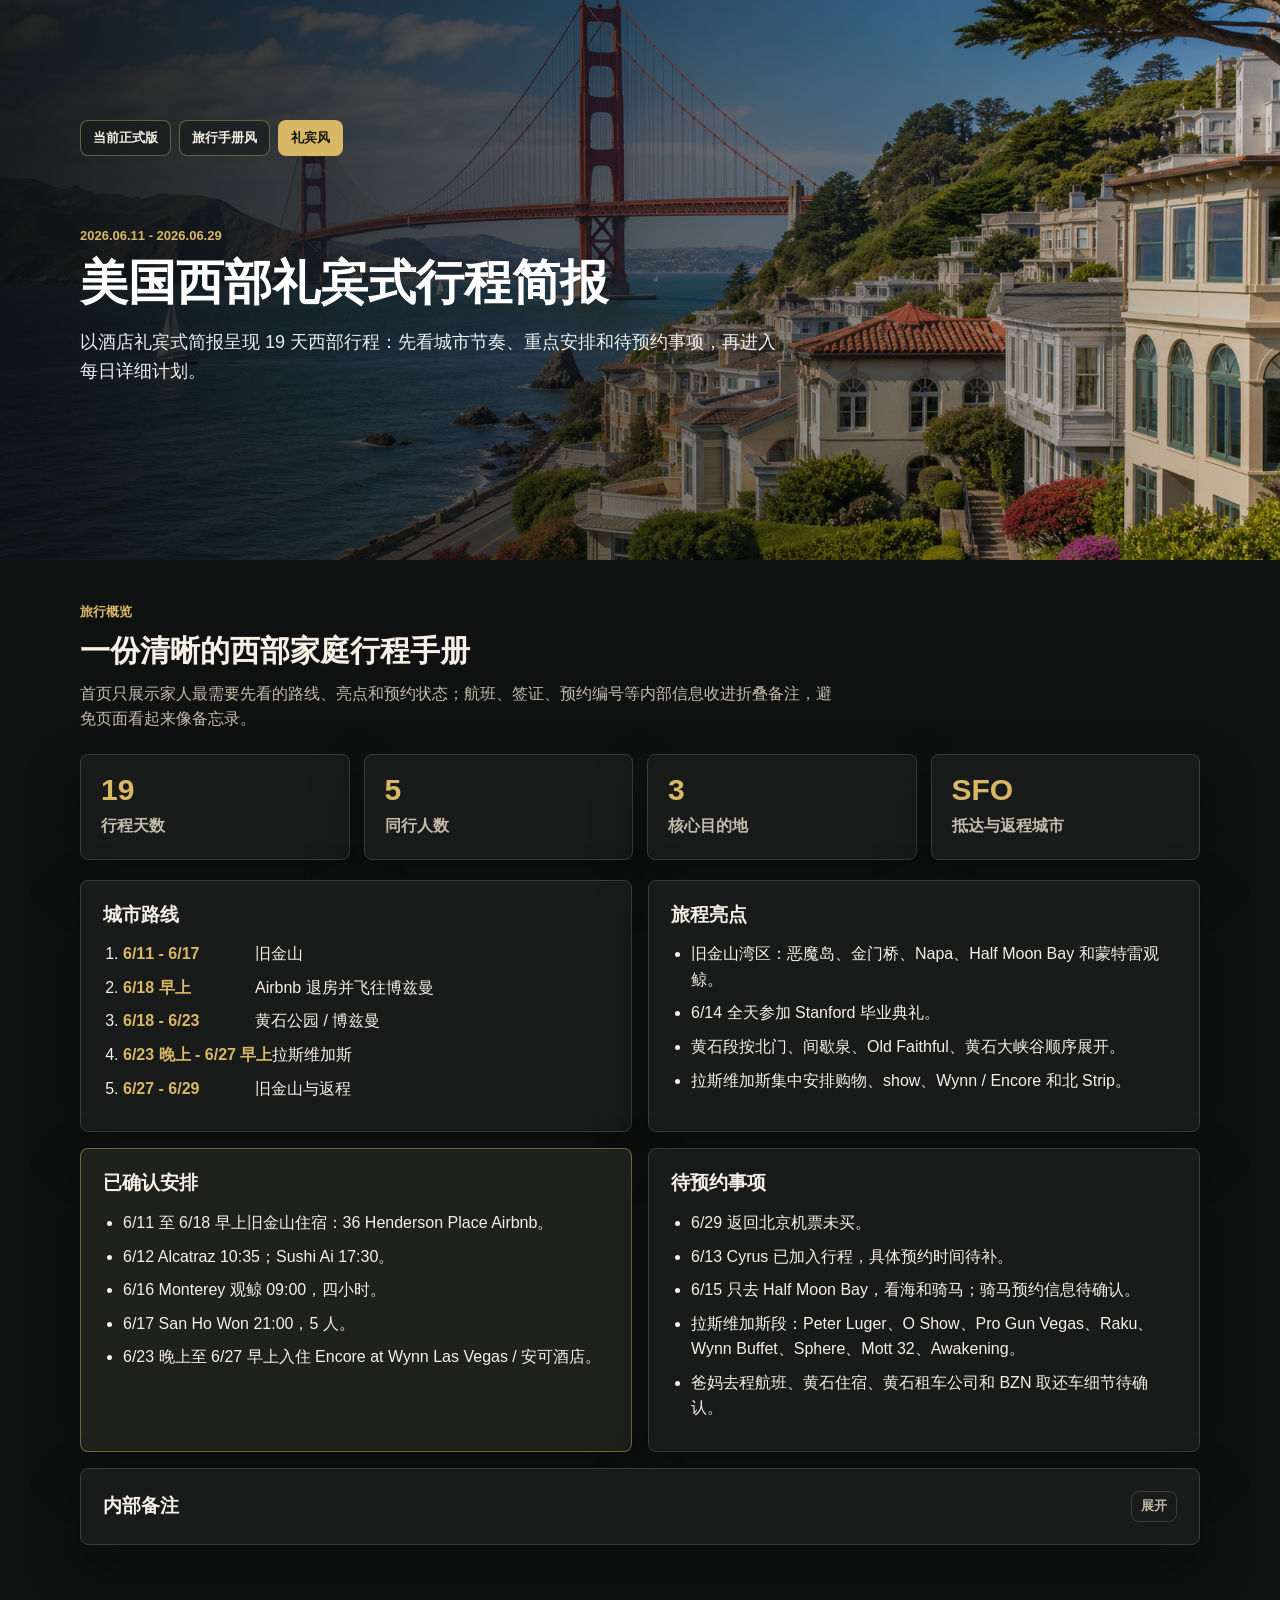
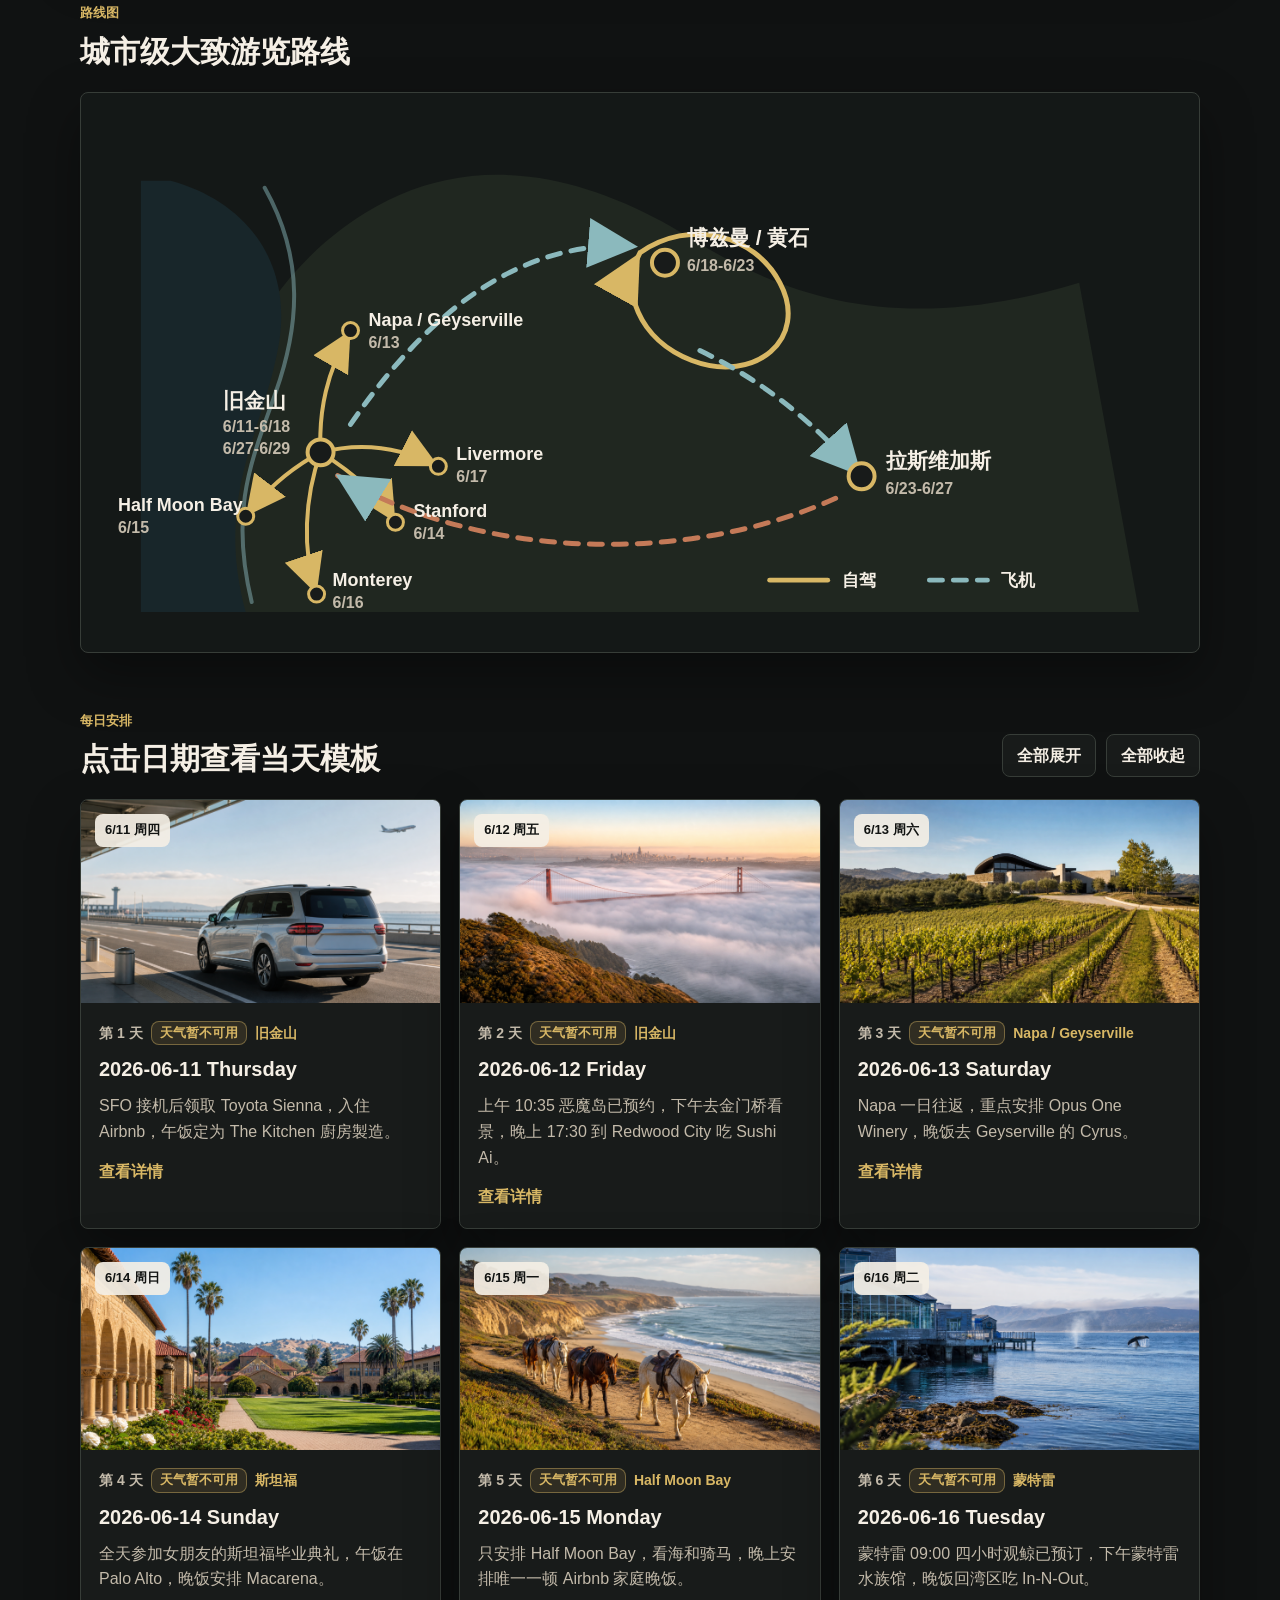
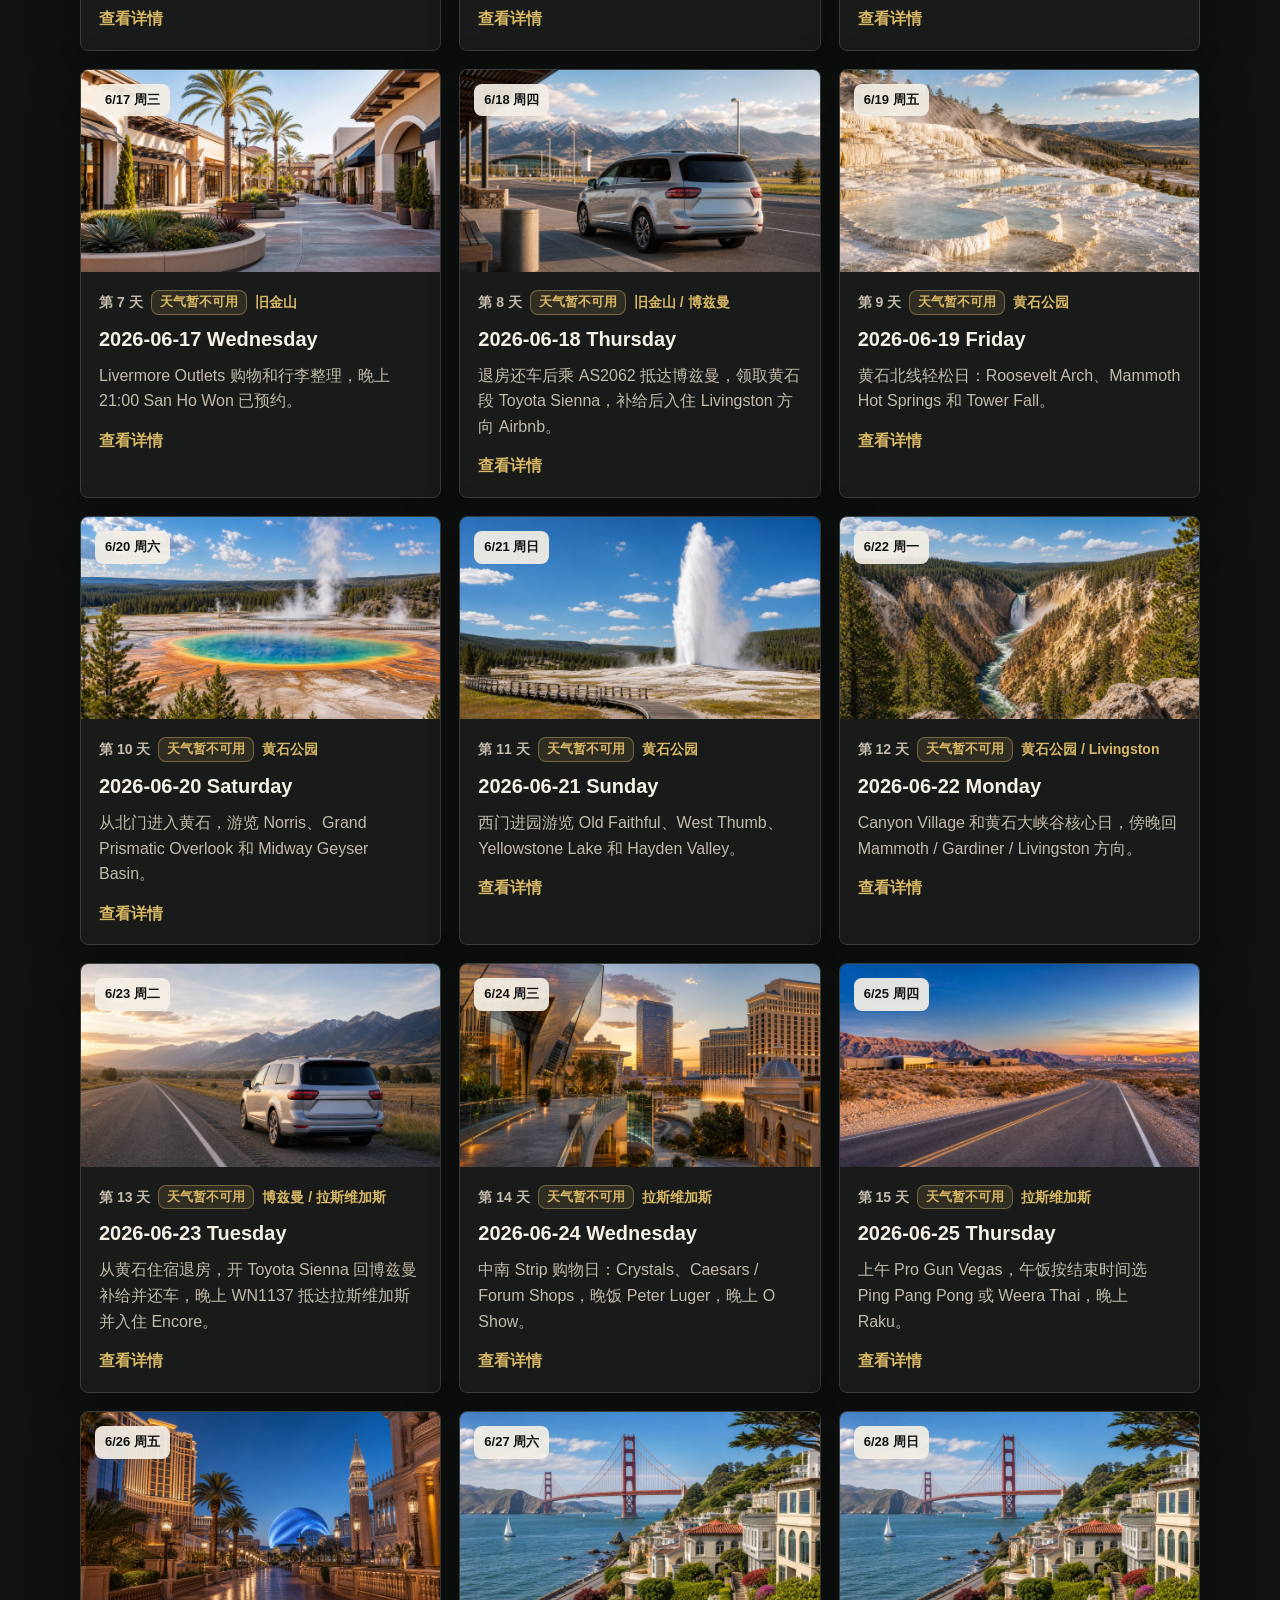
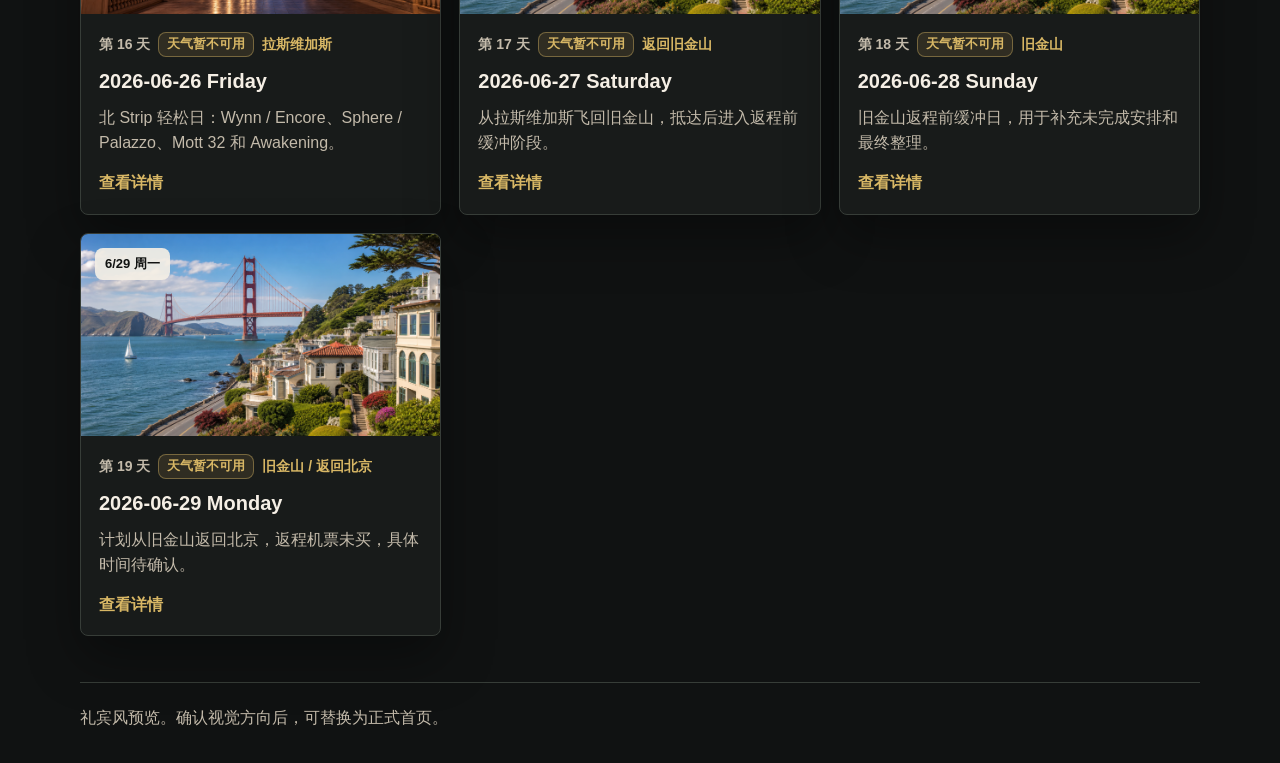
==== preview-concierge.html @ fd189cc8 "Add premium itinerary previews" ====
<!doctype html>
<html lang="zh-CN">
  <head>
    <meta charset="utf-8">
    <meta name="viewport" content="width=device-width, initial-scale=1">
    <title>美国西部礼宾式行程简报｜预览</title>
    <link rel="stylesheet" href="styles.css">
  </head>
  <body class="theme-concierge">
    <header class="hero">
      <img src="assets/san-francisco.png" alt="旧金山金门大桥旅行封面" class="hero__image">
      <div class="hero__shade"></div>
      <div class="hero__content">
        <nav class="preview-switcher" aria-label="风格预览切换">
          <a href="index.html">当前正式版</a>
          <a href="preview-travel-manual.html">旅行手册风</a>
          <a href="preview-concierge.html" aria-current="page">礼宾风</a>
        </nav>
        <p class="eyebrow">2026.06.11 - 2026.06.29</p>
        <h1>美国西部礼宾式行程简报</h1>
        <p class="hero__lead">
          以酒店礼宾式简报呈现 19 天西部行程：先看城市节奏、重点安排和待预约事项，再进入每日详细计划。
        </p>
      </div>
    </header>

    <main>
      <section class="overview" aria-labelledby="overview-title">
        <div class="section-heading">
          <p class="eyebrow">旅行概览</p>
          <h2 id="overview-title">一份清晰的西部家庭行程手册</h2>
          <p class="section-heading__lead">首页只展示家人最需要先看的路线、亮点和预约状态；航班、签证、预约编号等内部信息收进折叠备注，避免页面看起来像备忘录。</p>
        </div>

        <div class="stats-grid" aria-label="旅行关键数字">
          <div class="stat">
            <span class="stat__value">19</span>
            <span class="stat__label">行程天数</span>
          </div>
          <div class="stat">
            <span class="stat__value">5</span>
            <span class="stat__label">同行人数</span>
          </div>
          <div class="stat">
            <span class="stat__value">3</span>
            <span class="stat__label">核心目的地</span>
          </div>
          <div class="stat">
            <span class="stat__value">SFO</span>
            <span class="stat__label">抵达与返程城市</span>
          </div>
        </div>

        <div class="overview-grid overview-grid--editorial">
          <article class="panel">
            <h3>城市路线</h3>
            <ol class="route-list">
              <li><span>6/11 - 6/17</span>旧金山</li>
              <li><span>6/18 早上</span>Airbnb 退房并飞往博兹曼</li>
              <li><span>6/18 - 6/23</span>黄石公园 / 博兹曼</li>
              <li><span>6/23 晚上 - 6/27 早上</span>拉斯维加斯</li>
              <li><span>6/27 - 6/29</span>旧金山与返程</li>
            </ol>
          </article>

          <article class="panel">
            <h3>旅程亮点</h3>
            <ul class="clean-list">
              <li>旧金山湾区：恶魔岛、金门桥、Napa、Half Moon Bay 和蒙特雷观鲸。</li>
              <li>6/14 全天参加 Stanford 毕业典礼。</li>
              <li>黄石段按北门、间歇泉、Old Faithful、黄石大峡谷顺序展开。</li>
              <li>拉斯维加斯集中安排购物、show、Wynn / Encore 和北 Strip。</li>
            </ul>
          </article>

          <article class="panel panel--notice">
            <h3>已确认安排</h3>
            <ul class="clean-list">
              <li>6/11 至 6/18 早上旧金山住宿：36 Henderson Place Airbnb。</li>
              <li>6/12 Alcatraz 10:35；Sushi Ai 17:30。</li>
              <li>6/16 Monterey 观鲸 09:00，四小时。</li>
              <li>6/17 San Ho Won 21:00，5 人。</li>
              <li>6/23 晚上至 6/27 早上入住 Encore at Wynn Las Vegas / 安可酒店。</li>
            </ul>
          </article>

          <article class="panel">
            <h3>待预约事项</h3>
            <ul class="clean-list">
              <li>6/29 返回北京机票未买。</li>
              <li>6/13 Cyrus 已加入行程，具体预约时间待补。</li>
              <li>6/15 只去 Half Moon Bay，看海和骑马；骑马预约信息待确认。</li>
              <li>拉斯维加斯段：Peter Luger、O Show、Pro Gun Vegas、Raku、Wynn Buffet、Sphere、Mott 32、Awakening。</li>
              <li>爸妈去程航班、黄石住宿、黄石租车公司和 BZN 取还车细节待确认。</li>
            </ul>
          </article>

          <details class="panel internal-notes">
            <summary>内部备注</summary>
            <div class="internal-note-grid">
              <section>
                <h4>交通与航班</h4>
                <ul class="clean-list">
                  <li>6/11 至 6/18 旧金山段租 Toyota Sienna，覆盖湾区行程。</li>
                  <li>6/18 AS2062：13:56 旧金山飞博兹曼，17:11 到达，5 人同行。</li>
                  <li>黄石段同样租 Toyota Sienna 自驾，BZN 取还车时间和租车公司待确认。</li>
                  <li>6/23 WN1137：19:10 博兹曼飞拉斯维加斯，20:20 到达。</li>
                  <li>拉斯维加斯市内以打车为主；6/27 飞回旧金山航班待确认。</li>
                </ul>
              </section>
              <section>
                <h4>家庭与证件</h4>
                <ul class="clean-list">
                  <li>我和女朋友已在旧金山。</li>
                  <li>爸妈去程机票未定，签证时间为 2026 年 6 月 3 日。</li>
                  <li>女朋友妈妈 MU589：6/11 12:30 从上海浦东出发，6/11 9:05 抵达旧金山。</li>
                </ul>
              </section>
              <section>
                <h4>预约编号</h4>
                <ul class="clean-list">
                  <li>6/16 Monterey 观鲸：Booking reference BR-1405224561。</li>
                  <li>6/17 San Ho Won：Reservation #EP73R444PKC，Party of 5。</li>
                </ul>
              </section>
              <section>
                <h4>页面备注</h4>
                <ul class="clean-list">
                  <li>每日卡片天气为联网预报，使用摄氏度；远期日期会在接近出发时自动更新。</li>
                  <li>湾区段午饭和晚饭已固定到具体餐厅；家庭晚饭仅 6/15 一顿，在 Airbnb 自己做饭。</li>
                  <li>黄石段已按 Notion 行程填入；住宿、租车细节和部分餐厅预约仍需确认。</li>
                </ul>
              </section>
            </div>
          </details>
        </div>
      </section>

      <section class="route-map" aria-labelledby="route-map-title">
        <div class="section-heading">
          <p class="eyebrow">路线图</p>
          <h2 id="route-map-title">城市级大致游览路线</h2>
        </div>

        <div class="route-map__panel">
          <svg class="route-map__canvas" viewBox="0 0 1120 560" role="img" aria-labelledby="route-map-svg-title route-map-svg-desc">
            <title id="route-map-svg-title">美国西部家庭旅行城市级路线图</title>
            <desc id="route-map-svg-desc">路线从旧金山出发，经博兹曼和黄石公园到拉斯维加斯，再返回旧金山。湾区支线包括 Napa、Stanford、Half Moon Bay、Monterey 和 Livermore。</desc>
            <defs>
              <marker id="route-arrow" markerWidth="12" markerHeight="12" refX="10" refY="6" orient="auto" markerUnits="strokeWidth">
                <path d="M 0 1 L 10 6 L 0 11 z" class="route-map__arrow"></path>
              </marker>
              <marker id="flight-arrow" markerWidth="12" markerHeight="12" refX="10" refY="6" orient="auto" markerUnits="strokeWidth">
                <path d="M 0 1 L 10 6 L 0 11 z" class="route-map__flight-arrow"></path>
              </marker>
            </defs>

            <path class="route-map__land route-map__land--west" d="M80 470 C120 330 170 190 285 120 C390 55 505 80 610 145 C720 214 835 240 1000 190 L1060 520 L85 520 Z"></path>
            <path class="route-map__land route-map__land--coast" d="M90 88 C170 110 214 175 197 258 C180 345 134 405 165 520 L60 520 L60 88 Z"></path>
            <path class="route-map__coastline" d="M184 95 C225 168 218 235 195 300 C172 366 148 415 171 510"></path>

            <path class="route-map__branch" d="M240 360 C238 318 246 280 270 238" marker-end="url(#route-arrow)"></path>
            <path class="route-map__branch" d="M240 360 C272 380 298 402 315 430" marker-end="url(#route-arrow)"></path>
            <path class="route-map__branch" d="M240 360 C214 374 188 394 165 424" marker-end="url(#route-arrow)"></path>
            <path class="route-map__branch" d="M240 360 C224 405 221 458 236 502" marker-end="url(#route-arrow)"></path>
            <path class="route-map__branch" d="M240 360 C278 350 319 354 358 374" marker-end="url(#route-arrow)"></path>

            <path class="route-map__flight" d="M270 332 C350 215 445 145 558 154" marker-end="url(#flight-arrow)"></path>
            <path class="route-map__drive" d="M560 160 C610 125 675 142 700 190 C730 246 675 292 612 268 C558 247 540 196 560 160" marker-end="url(#route-arrow)"></path>
            <path class="route-map__flight" d="M620 258 C690 292 735 332 782 384" marker-end="url(#flight-arrow)"></path>
            <path class="route-map__flight route-map__flight--return" d="M756 406 C610 472 400 470 255 382" marker-end="url(#flight-arrow)"></path>

            <g class="route-map__node route-map__node--primary" transform="translate(240 360)">
              <circle r="13"></circle>
              <text x="-98" y="-44">旧金山</text>
              <text x="-98" y="-20" class="route-map__date">6/11-6/18</text>
              <text x="-98" y="2" class="route-map__date">6/27-6/29</text>
            </g>

            <g class="route-map__node route-map__node--primary" transform="translate(585 170)">
              <circle r="13"></circle>
              <text x="22" y="-18">博兹曼 / 黄石</text>
              <text x="22" y="8" class="route-map__date">6/18-6/23</text>
            </g>

            <g class="route-map__node route-map__node--primary" transform="translate(782 384)">
              <circle r="13"></circle>
              <text x="24" y="-8">拉斯维加斯</text>
              <text x="24" y="18" class="route-map__date">6/23-6/27</text>
            </g>

            <g class="route-map__node route-map__node--small" transform="translate(270 238)">
              <circle r="8"></circle>
              <text x="18" y="-5">Napa / Geyserville</text>
              <text x="18" y="17" class="route-map__date">6/13</text>
            </g>

            <g class="route-map__node route-map__node--small" transform="translate(315 430)">
              <circle r="8"></circle>
              <text x="18" y="-5">Stanford</text>
              <text x="18" y="17" class="route-map__date">6/14</text>
            </g>

            <g class="route-map__node route-map__node--small" transform="translate(165 424)">
              <circle r="8"></circle>
              <text x="-128" y="-5">Half Moon Bay</text>
              <text x="-128" y="17" class="route-map__date">6/15</text>
            </g>

            <g class="route-map__node route-map__node--small" transform="translate(236 502)">
              <circle r="8"></circle>
              <text x="16" y="-8">Monterey</text>
              <text x="16" y="14" class="route-map__date">6/16</text>
            </g>

            <g class="route-map__node route-map__node--small" transform="translate(358 374)">
              <circle r="8"></circle>
              <text x="18" y="-6">Livermore</text>
              <text x="18" y="16" class="route-map__date">6/17</text>
            </g>

            <g class="route-map__legend" transform="translate(690 488)">
              <line x1="0" y1="0" x2="58" y2="0" class="route-map__drive"></line>
              <text x="72" y="6">自驾</text>
              <line x1="160" y1="0" x2="218" y2="0" class="route-map__flight"></line>
              <text x="232" y="6">飞机</text>
            </g>
          </svg>
        </div>
      </section>

      <section class="itinerary" aria-labelledby="itinerary-title">
        <div class="section-heading section-heading--row">
          <div>
            <p class="eyebrow">每日安排</p>
            <h2 id="itinerary-title">点击日期查看当天模板</h2>
          </div>
          <div class="toolbar" aria-label="每日详情控制">
            <button type="button" class="toolbar__button" id="expandAll">全部展开</button>
            <button type="button" class="toolbar__button" id="collapseAll">全部收起</button>
          </div>
        </div>

        <div class="day-grid" id="itineraryList"></div>
      </section>
    </main>

    <footer class="site-footer">
      <p>礼宾风预览。确认视觉方向后，可替换为正式首页。</p>
    </footer>

    <script src="app.js"></script>
  </body>
</html>
---- styles.css ----
:root {
  --paper: #f7f4ee;
  --surface: #ffffff;
  --surface-soft: #f0f6f4;
  --ink: #1d2a2e;
  --muted: #5f6f75;
  --line: #d8dfdd;
  --blue: #1f6f9f;
  --green: #2f7a62;
  --clay: #b95f3b;
  --gold: #c08a2c;
  --shadow: 0 18px 45px rgba(29, 42, 46, 0.12);
}

* {
  box-sizing: border-box;
}

body {
  margin: 0;
  background: var(--paper);
  color: var(--ink);
  font-family: -apple-system, BlinkMacSystemFont, "Segoe UI", "PingFang SC", "Hiragino Sans GB", "Microsoft YaHei", sans-serif;
  font-size: 16px;
  line-height: 1.6;
}

button,
input,
textarea {
  font: inherit;
}

img {
  display: block;
  max-width: 100%;
}

.hero {
  position: relative;
  min-height: 520px;
  overflow: hidden;
  color: #ffffff;
}

.hero__image {
  position: absolute;
  inset: 0;
  width: 100%;
  height: 100%;
  object-fit: cover;
}

.hero__shade {
  position: absolute;
  inset: 0;
  background: linear-gradient(90deg, rgba(15, 28, 34, 0.76), rgba(15, 28, 34, 0.34), rgba(15, 28, 34, 0.08));
}

.hero__content {
  position: relative;
  width: min(1120px, calc(100% - 40px));
  margin: 0 auto;
  padding: 120px 0 80px;
}

.eyebrow {
  margin: 0 0 10px;
  color: var(--clay);
  font-size: 13px;
  font-weight: 800;
  letter-spacing: 0;
  text-transform: uppercase;
}

.hero .eyebrow {
  color: #ffd99c;
}

h1,
h2,
h3,
p {
  margin-top: 0;
}

h1 {
  max-width: 760px;
  margin-bottom: 18px;
  font-size: 48px;
  line-height: 1.12;
  letter-spacing: 0;
}

h2 {
  margin-bottom: 0;
  font-size: 30px;
  line-height: 1.2;
  letter-spacing: 0;
}

h3 {
  margin-bottom: 14px;
  font-size: 19px;
  line-height: 1.3;
  letter-spacing: 0;
}

.hero__lead {
  max-width: 700px;
  margin-bottom: 0;
  font-size: 18px;
  color: rgba(255, 255, 255, 0.92);
}

main {
  width: min(1120px, calc(100% - 40px));
  margin: 0 auto;
}

.overview {
  margin-top: 42px;
}

.section-heading {
  margin-bottom: 22px;
}

.section-heading--row {
  display: flex;
  gap: 18px;
  align-items: end;
  justify-content: space-between;
}

.stats-grid {
  display: grid;
  grid-template-columns: repeat(4, minmax(0, 1fr));
  gap: 14px;
  margin-bottom: 20px;
}

.stat,
.panel,
.route-map__panel,
.day-card {
  border: 1px solid var(--line);
  border-radius: 8px;
  background: var(--surface);
  box-shadow: var(--shadow);
}

.stat {
  padding: 20px;
}

.stat__value {
  display: block;
  color: var(--blue);
  font-size: 30px;
  font-weight: 850;
  line-height: 1;
}

.stat__label {
  display: block;
  margin-top: 8px;
  color: var(--muted);
  font-weight: 650;
}

.overview-grid {
  display: grid;
  grid-template-columns: repeat(2, minmax(0, 1fr));
  gap: 16px;
}

.panel {
  padding: 22px;
}

.panel--notice {
  background: #fff8ea;
  border-color: #ead4a4;
}

.route-list,
.clean-list {
  margin: 0;
  padding-left: 20px;
}

.route-list li,
.clean-list li {
  margin: 8px 0;
}

.route-list span {
  display: inline-block;
  min-width: 132px;
  color: var(--green);
  font-weight: 800;
}

.route-map {
  margin-top: 58px;
}

.route-map__panel {
  overflow: hidden;
  background: #fbfcfb;
}

.route-map__canvas {
  display: block;
  width: 100%;
  height: auto;
}

.route-map__land {
  fill: #eef5ef;
}

.route-map__land--west {
  fill: #eef5ef;
}

.route-map__land--coast {
  fill: #e7f0f4;
}

.route-map__coastline {
  fill: none;
  stroke: #7aa9bc;
  stroke-width: 4;
  stroke-linecap: round;
  stroke-linejoin: round;
  opacity: 0.6;
}

.route-map__drive,
.route-map__branch,
.route-map__flight {
  fill: none;
  stroke-linecap: round;
  stroke-linejoin: round;
}

.route-map__drive {
  stroke: var(--green);
  stroke-width: 5;
}

.route-map__branch {
  stroke: #6b9f78;
  stroke-width: 4;
}

.route-map__flight {
  stroke: var(--blue);
  stroke-width: 5;
  stroke-dasharray: 13 11;
}

.route-map__flight--return {
  stroke: var(--clay);
}

.route-map__arrow {
  fill: var(--green);
}

.route-map__flight-arrow {
  fill: var(--blue);
}

.route-map__node circle {
  fill: var(--surface);
  stroke: var(--ink);
  stroke-width: 4;
}

.route-map__node--primary circle {
  fill: #fff8ea;
  stroke: var(--green);
}

.route-map__node--small circle {
  fill: #ffffff;
  stroke: var(--blue);
  stroke-width: 3;
}

.route-map__node text,
.route-map__legend text {
  fill: var(--ink);
  font-size: 21px;
  font-weight: 850;
  letter-spacing: 0;
}

.route-map__node--small text {
  font-size: 18px;
}

.route-map__date {
  fill: var(--muted) !important;
  font-size: 16px !important;
  font-weight: 750 !important;
}

.route-map__legend text {
  fill: var(--muted);
  font-size: 17px;
  font-weight: 800;
}

.itinerary {
  margin-top: 58px;
}

.toolbar {
  display: flex;
  gap: 10px;
  flex-wrap: wrap;
  justify-content: flex-end;
}

.toolbar__button {
  min-height: 42px;
  border: 1px solid var(--line);
  border-radius: 8px;
  background: var(--surface);
  color: var(--ink);
  cursor: pointer;
  font-weight: 750;
  padding: 8px 14px;
}

.toolbar__button:hover,
.toolbar__button:focus-visible {
  border-color: var(--blue);
  outline: none;
}

.day-grid {
  display: grid;
  grid-template-columns: repeat(3, minmax(0, 1fr));
  gap: 18px;
}

.day-card {
  overflow: hidden;
}

.day-card__toggle {
  width: 100%;
  border: 0;
  background: transparent;
  color: inherit;
  cursor: pointer;
  padding: 0;
  text-align: left;
}

.day-card__image-wrap {
  display: block;
  position: relative;
  aspect-ratio: 16 / 9;
  background: var(--surface-soft);
  overflow: hidden;
}

.day-card__image {
  width: 100%;
  height: 100%;
  object-fit: cover;
  transition: transform 180ms ease;
}

.day-card__toggle:hover .day-card__image,
.day-card__toggle:focus-visible .day-card__image {
  transform: scale(1.025);
}

.day-card__badge {
  position: absolute;
  left: 14px;
  top: 14px;
  border-radius: 8px;
  background: rgba(255, 255, 255, 0.94);
  color: var(--ink);
  font-size: 13px;
  font-weight: 850;
  padding: 6px 10px;
}

.day-card__body {
  display: block;
  padding: 18px;
}

.day-card__meta {
  display: flex;
  gap: 8px;
  align-items: center;
  justify-content: flex-start;
  flex-wrap: wrap;
  margin-bottom: 8px;
  color: var(--muted);
  font-size: 14px;
  font-weight: 750;
}

.day-card__weather {
  border: 1px solid #c7ddd5;
  border-radius: 8px;
  background: var(--surface-soft);
  color: var(--green);
  font-size: 13px;
  line-height: 1.3;
  padding: 3px 8px;
  white-space: nowrap;
}

.day-card__city {
  color: var(--green);
}

.day-card__title {
  display: block;
  margin: 0 0 8px;
  font-size: 20px;
  font-weight: 800;
}

.day-card__summary {
  display: block;
  margin: 0;
  color: var(--muted);
}

.day-card__action {
  display: inline-block;
  margin-top: 14px;
  color: var(--blue);
  font-weight: 850;
}

.day-card__details {
  border-top: 1px solid var(--line);
  background: #fbfcfb;
  padding: 18px;
}

.detail-grid {
  display: grid;
  gap: 14px;
}

.detail-item {
  border-left: 4px solid var(--green);
  padding-left: 12px;
}

.detail-item h4 {
  margin: 0 0 4px;
  font-size: 15px;
}

.detail-item p,
.detail-item ul {
  margin: 0;
  color: var(--muted);
}

.detail-item ul {
  padding-left: 20px;
}

.site-footer {
  width: min(1120px, calc(100% - 40px));
  margin: 46px auto 32px;
  border-top: 1px solid var(--line);
  padding-top: 22px;
  color: var(--muted);
}

.preview-switcher {
  display: flex;
  flex-wrap: wrap;
  gap: 8px;
  margin-bottom: 70px;
}

.preview-switcher a {
  border: 1px solid rgba(255, 255, 255, 0.34);
  border-radius: 8px;
  background: rgba(255, 255, 255, 0.14);
  color: #ffffff;
  font-size: 13px;
  font-weight: 800;
  line-height: 1.2;
  padding: 9px 12px;
  text-decoration: none;
}

.preview-switcher a[aria-current="page"] {
  background: rgba(255, 255, 255, 0.92);
  color: var(--ink);
}

.section-heading__lead {
  max-width: 760px;
  margin: 12px 0 0;
  color: var(--muted);
}

.overview-grid--editorial {
  align-items: stretch;
}

.internal-notes {
  grid-column: 1 / -1;
}

.internal-notes summary {
  display: flex;
  align-items: center;
  justify-content: space-between;
  gap: 14px;
  color: var(--ink);
  cursor: pointer;
  font-size: 19px;
  font-weight: 850;
  list-style: none;
}

.internal-notes summary::-webkit-details-marker {
  display: none;
}

.internal-notes summary::after {
  content: "展开";
  border: 1px solid var(--line);
  border-radius: 8px;
  color: var(--muted);
  font-size: 13px;
  font-weight: 800;
  padding: 4px 9px;
}

.internal-notes[open] summary::after {
  content: "收起";
}

.internal-note-grid {
  display: grid;
  grid-template-columns: repeat(2, minmax(0, 1fr));
  gap: 18px;
  margin-top: 18px;
  border-top: 1px solid var(--line);
  padding-top: 18px;
}

.internal-note-grid h4 {
  margin: 0 0 8px;
  font-size: 15px;
}

body.theme-manual {
  --paper: #f6f1e7;
  --surface: #fffdfa;
  --surface-soft: #eef5f2;
  --ink: #18262a;
  --muted: #637074;
  --line: #d9d2c4;
  --blue: #245f73;
  --green: #3e735f;
  --clay: #a95438;
  --gold: #b9852d;
  --shadow: 0 18px 40px rgba(49, 39, 29, 0.09);
}

.theme-manual .hero {
  min-height: 560px;
}

.theme-manual .hero__shade {
  background: linear-gradient(90deg, rgba(18, 33, 38, 0.76), rgba(18, 33, 38, 0.36), rgba(18, 33, 38, 0.08));
}

.theme-manual .panel,
.theme-manual .stat,
.theme-manual .route-map__panel,
.theme-manual .day-card {
  box-shadow: var(--shadow);
}

.theme-manual .panel--notice {
  background: #fff7e6;
}

.theme-manual .day-card__details {
  background: #fffdfa;
}

body.theme-concierge {
  --paper: #101212;
  --surface: #181b1a;
  --surface-soft: #222724;
  --ink: #f5efe5;
  --muted: #c3baaa;
  --line: #373d38;
  --blue: #8bb9bd;
  --green: #d5ba72;
  --clay: #c47a58;
  --gold: #d8b765;
  --shadow: 0 22px 52px rgba(0, 0, 0, 0.36);
}

.theme-concierge .hero {
  min-height: 560px;
}

.theme-concierge .hero__shade {
  background: linear-gradient(90deg, rgba(7, 9, 9, 0.9), rgba(7, 9, 9, 0.58), rgba(7, 9, 9, 0.18));
}

.theme-concierge .hero .eyebrow,
.theme-concierge .eyebrow,
.theme-concierge .stat__value,
.theme-concierge .day-card__action {
  color: var(--gold);
}

.theme-concierge .preview-switcher a {
  border-color: rgba(216, 183, 101, 0.42);
  background: rgba(24, 27, 26, 0.62);
  color: var(--ink);
}

.theme-concierge .preview-switcher a[aria-current="page"] {
  background: var(--gold);
  color: #111312;
}

.theme-concierge .stat,
.theme-concierge .panel,
.theme-concierge .route-map__panel,
.theme-concierge .day-card {
  border-color: var(--line);
  background: var(--surface);
}

.theme-concierge .panel--notice {
  background: #1f211d;
  border-color: rgba(216, 183, 101, 0.46);
}

.theme-concierge .route-list span,
.theme-concierge .day-card__city,
.theme-concierge .day-card__weather {
  color: var(--gold);
}

.theme-concierge .toolbar__button {
  background: var(--surface);
  color: var(--ink);
}

.theme-concierge .toolbar__button:hover,
.theme-concierge .toolbar__button:focus-visible {
  border-color: var(--gold);
}

.theme-concierge .day-card__badge {
  background: rgba(245, 239, 229, 0.92);
  color: #111312;
}

.theme-concierge .day-card__details {
  background: #151817;
}

.theme-concierge .day-card__weather {
  border-color: rgba(216, 183, 101, 0.42);
  background: rgba(216, 183, 101, 0.12);
}

.theme-concierge .detail-item {
  border-left-color: var(--gold);
}

.theme-concierge .route-map__panel {
  background: #141817;
}

.theme-concierge .route-map__land,
.theme-concierge .route-map__land--west {
  fill: #202720;
}

.theme-concierge .route-map__land--coast {
  fill: #18262a;
}

.theme-concierge .route-map__coastline {
  stroke: var(--blue);
  opacity: 0.48;
}

.theme-concierge .route-map__drive,
.theme-concierge .route-map__branch {
  stroke: var(--gold);
}

.theme-concierge .route-map__flight {
  stroke: var(--blue);
}

.theme-concierge .route-map__flight--return {
  stroke: var(--clay);
}

.theme-concierge .route-map__arrow {
  fill: var(--gold);
}

.theme-concierge .route-map__flight-arrow {
  fill: var(--blue);
}

.theme-concierge .route-map__node circle {
  fill: var(--surface);
  stroke: var(--gold);
}

.theme-concierge .route-map__node text,
.theme-concierge .route-map__legend text {
  fill: var(--ink);
}

.theme-concierge .route-map__date {
  fill: var(--muted) !important;
}

.theme-concierge .site-footer {
  border-top-color: var(--line);
}

@media (max-width: 920px) {
  .hero {
    min-height: 460px;
  }

  .hero__content {
    padding-top: 92px;
  }

  h1 {
    font-size: 38px;
  }

  h2 {
    font-size: 26px;
  }

  .stats-grid,
  .overview-grid,
  .day-grid {
    grid-template-columns: repeat(2, minmax(0, 1fr));
  }

  .overview-grid {
    gap: 14px;
  }
}

@media (max-width: 640px) {
  main,
  .site-footer,
  .hero__content {
    width: min(100% - 28px, 1120px);
  }

  .hero {
    min-height: 430px;
  }

  .hero__shade {
    background: rgba(15, 28, 34, 0.58);
  }

  h1 {
    font-size: 32px;
  }

  h2 {
    font-size: 24px;
  }

  .hero__lead {
    font-size: 16px;
  }

  .section-heading--row {
    display: block;
  }

  .toolbar {
    justify-content: flex-start;
    margin-top: 14px;
  }

  .preview-switcher {
    margin-bottom: 46px;
  }

  .preview-switcher a {
    font-size: 12px;
    padding: 8px 10px;
  }

  .stats-grid,
  .overview-grid,
  .day-grid {
    grid-template-columns: 1fr;
  }

  .internal-note-grid {
    grid-template-columns: 1fr;
  }

  .stat,
  .panel,
  .day-card__body,
  .day-card__details {
    padding: 16px;
  }
}
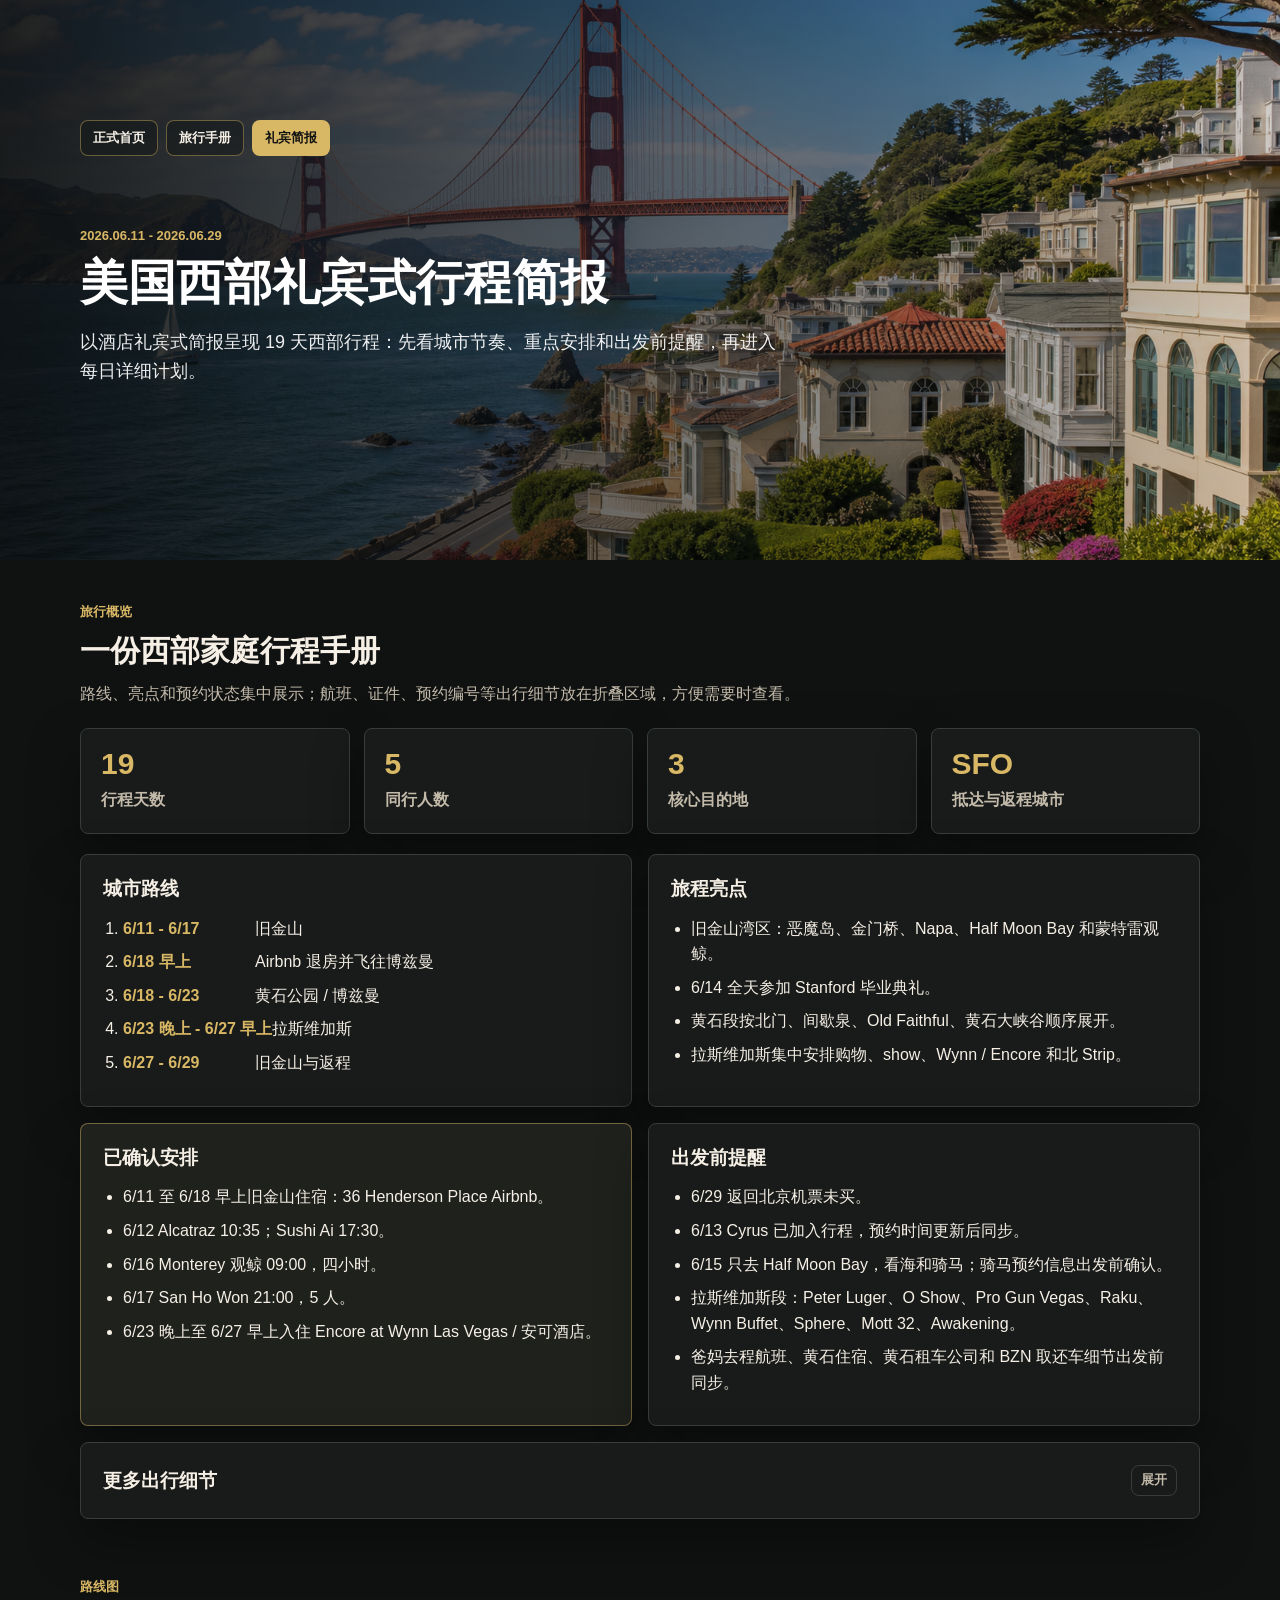
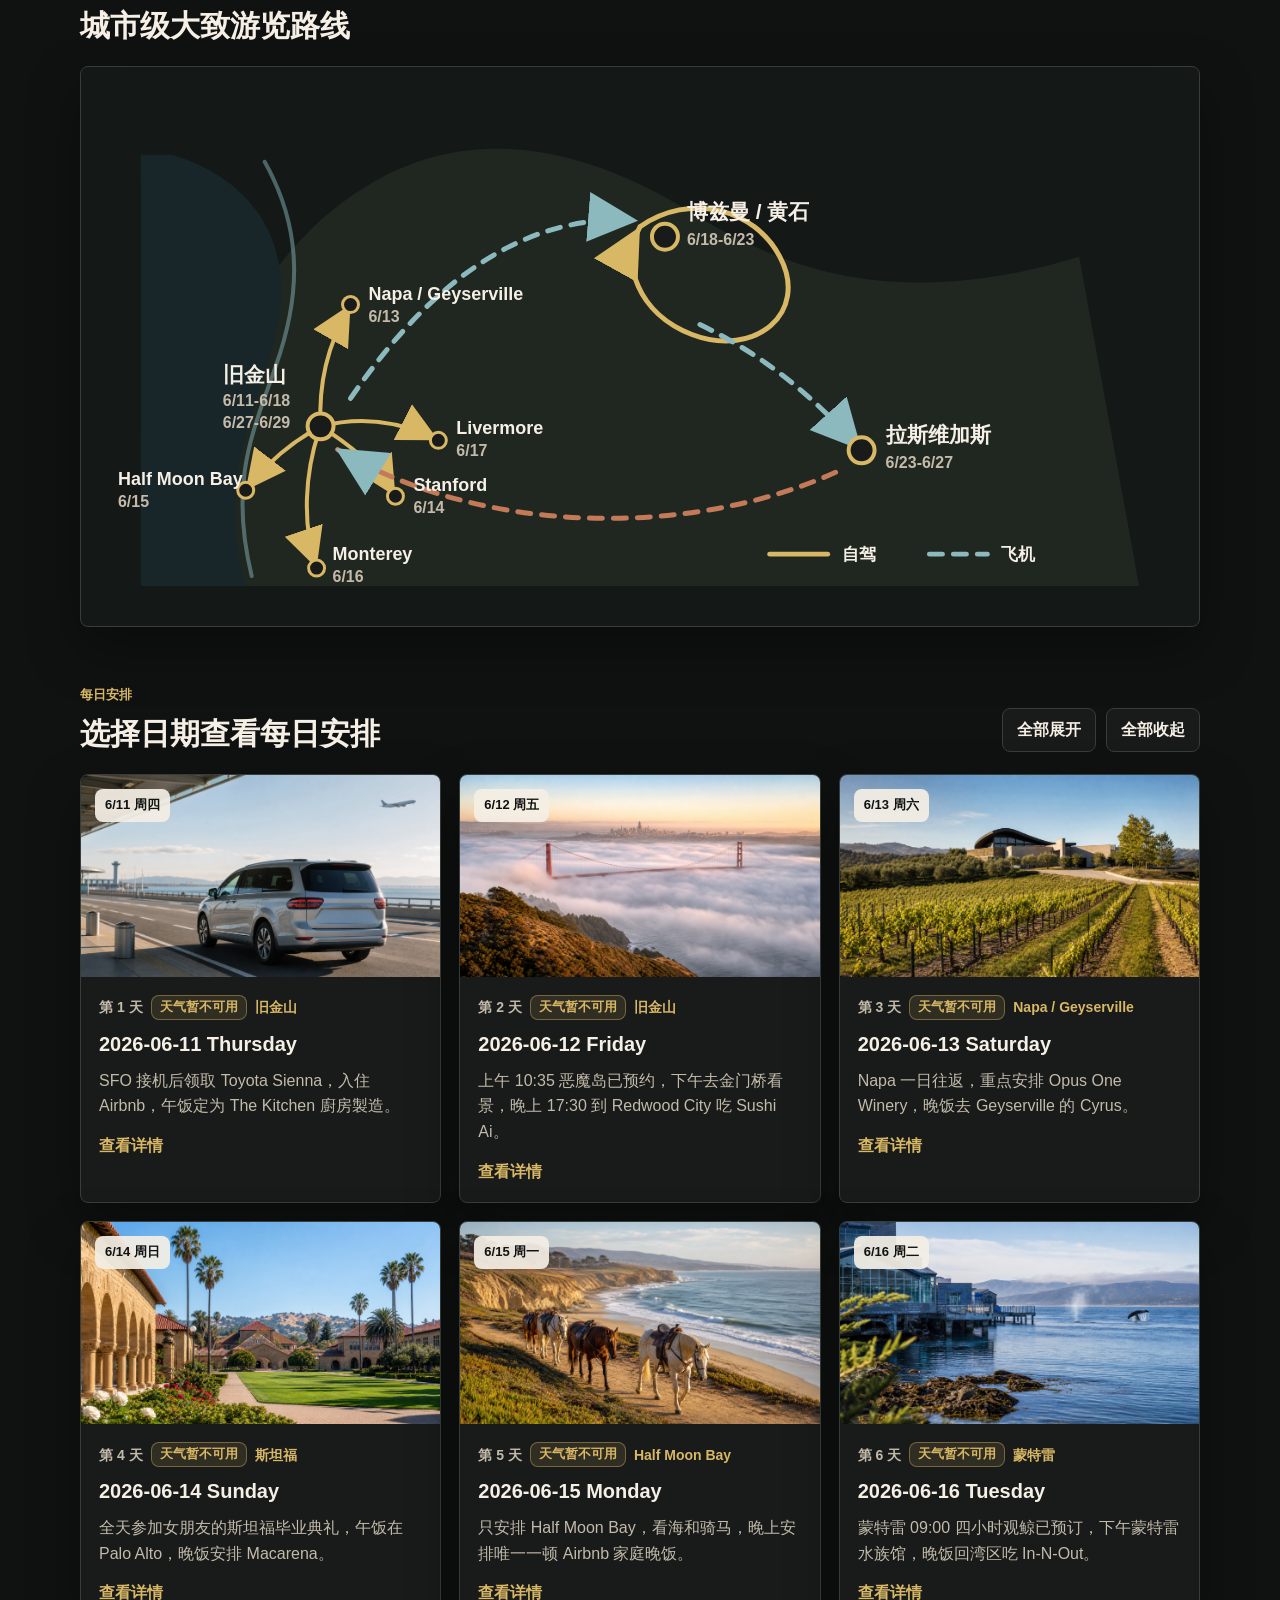
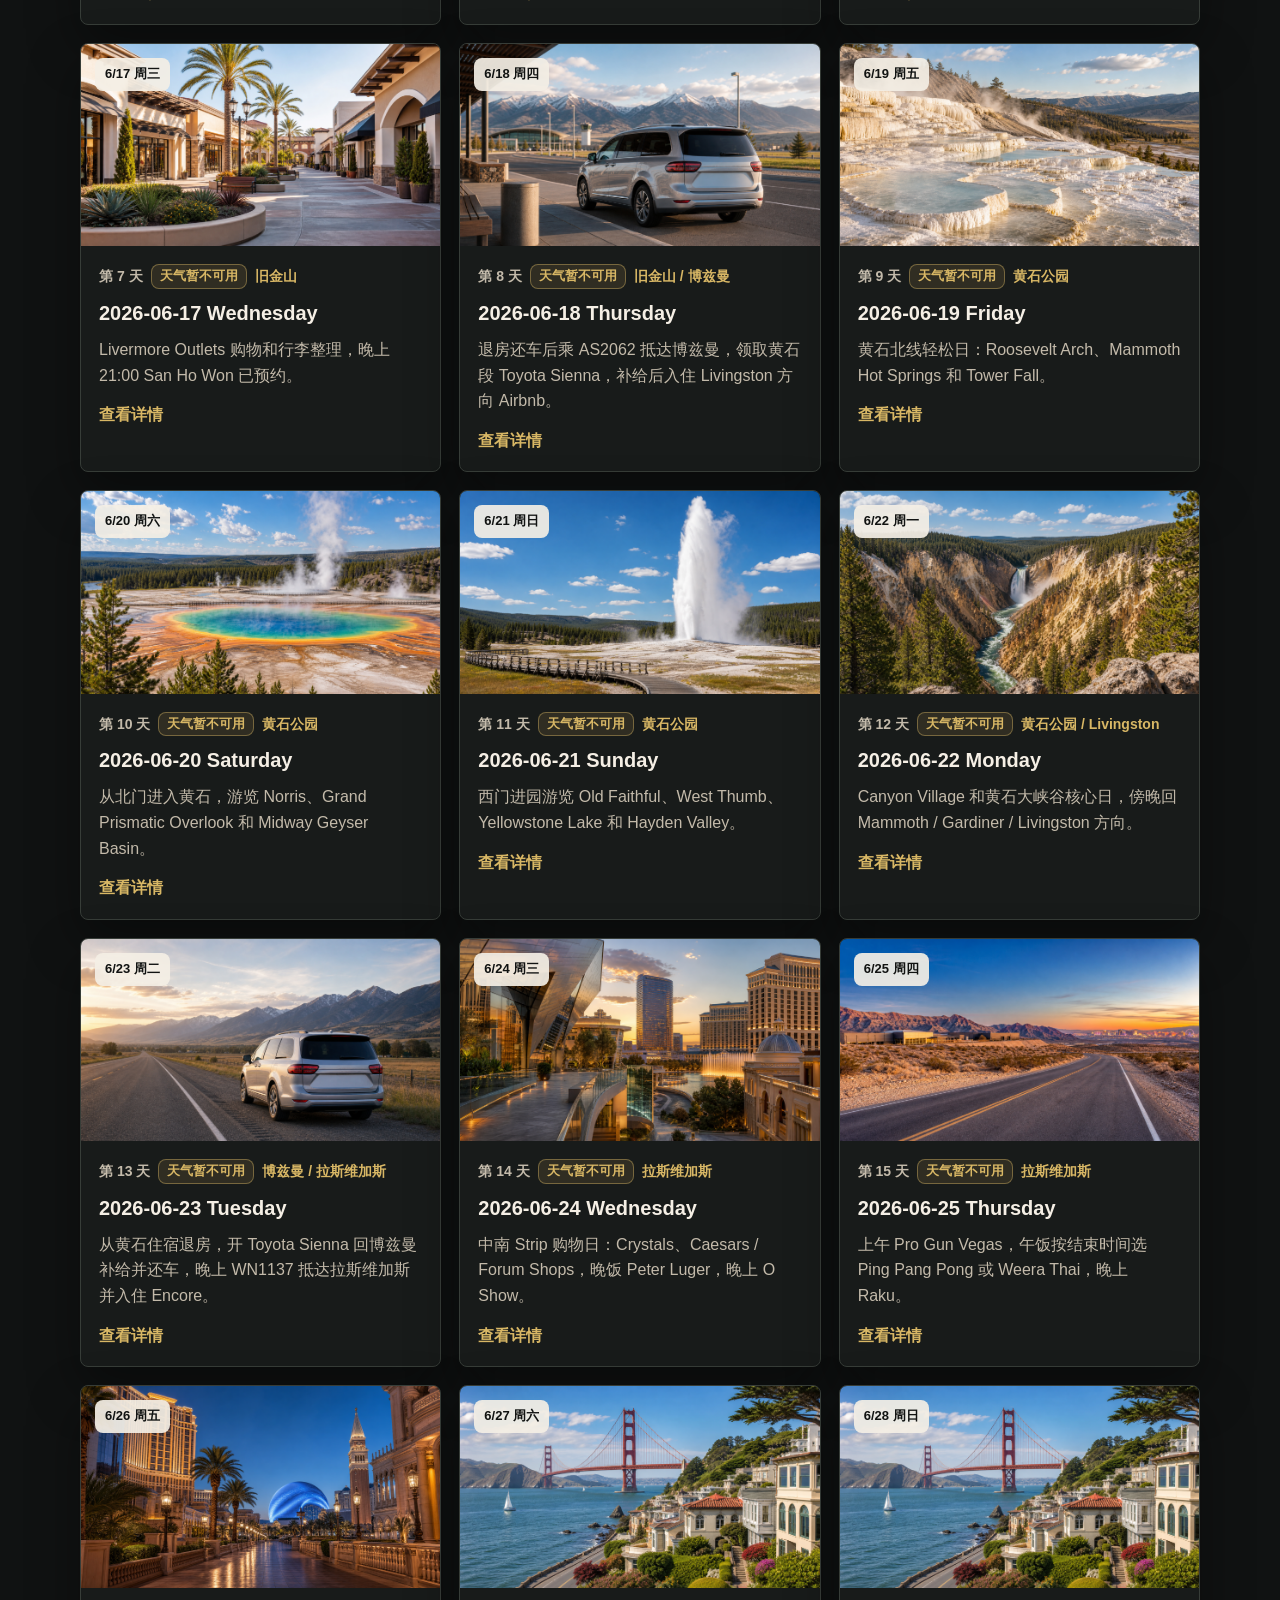
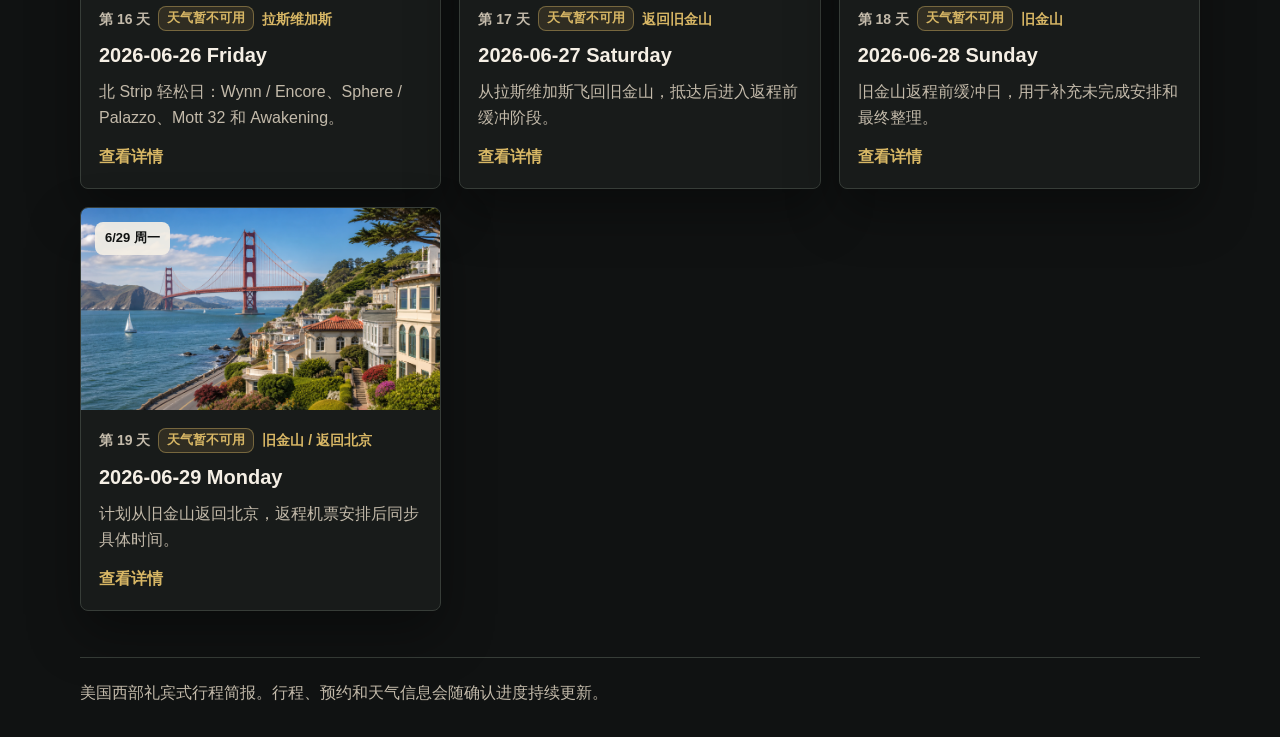
==== commit 19cd09b5: "Refine family itinerary wording" ====
--- a/preview-concierge.html
+++ b/preview-concierge.html
@@ -3,7 +3,7 @@
   <head>
     <meta charset="utf-8">
     <meta name="viewport" content="width=device-width, initial-scale=1">
-    <title>美国西部礼宾式行程简报｜预览</title>
+    <title>美国西部礼宾式行程简报</title>
     <link rel="stylesheet" href="styles.css">
   </head>
   <body class="theme-concierge">
@@ -11,15 +11,15 @@
       <img src="assets/san-francisco.png" alt="旧金山金门大桥旅行封面" class="hero__image">
       <div class="hero__shade"></div>
       <div class="hero__content">
-        <nav class="preview-switcher" aria-label="风格预览切换">
-          <a href="index.html">当前正式版</a>
-          <a href="preview-travel-manual.html">旅行手册风</a>
-          <a href="preview-concierge.html" aria-current="page">礼宾风</a>
+        <nav class="preview-switcher" aria-label="页面切换">
+          <a href="index.html">正式首页</a>
+          <a href="preview-travel-manual.html">旅行手册</a>
+          <a href="preview-concierge.html" aria-current="page">礼宾简报</a>
         </nav>
         <p class="eyebrow">2026.06.11 - 2026.06.29</p>
         <h1>美国西部礼宾式行程简报</h1>
         <p class="hero__lead">
-          以酒店礼宾式简报呈现 19 天西部行程：先看城市节奏、重点安排和待预约事项，再进入每日详细计划。
+          以酒店礼宾式简报呈现 19 天西部行程：先看城市节奏、重点安排和出发前提醒，再进入每日详细计划。
         </p>
       </div>
     </header>
@@ -28,8 +28,8 @@
       <section class="overview" aria-labelledby="overview-title">
         <div class="section-heading">
           <p class="eyebrow">旅行概览</p>
-          <h2 id="overview-title">一份清晰的西部家庭行程手册</h2>
-          <p class="section-heading__lead">首页只展示家人最需要先看的路线、亮点和预约状态；航班、签证、预约编号等内部信息收进折叠备注，避免页面看起来像备忘录。</p>
+          <h2 id="overview-title">一份西部家庭行程手册</h2>
+          <p class="section-heading__lead">路线、亮点和预约状态集中展示；航班、证件、预约编号等出行细节放在折叠区域，方便需要时查看。</p>
         </div>
 
         <div class="stats-grid" aria-label="旅行关键数字">
@@ -85,27 +85,27 @@
           </article>
 
           <article class="panel">
-            <h3>待预约事项</h3>
+            <h3>出发前提醒</h3>
             <ul class="clean-list">
               <li>6/29 返回北京机票未买。</li>
-              <li>6/13 Cyrus 已加入行程，具体预约时间待补。</li>
-              <li>6/15 只去 Half Moon Bay，看海和骑马；骑马预约信息待确认。</li>
+              <li>6/13 Cyrus 已加入行程，预约时间更新后同步。</li>
+              <li>6/15 只去 Half Moon Bay，看海和骑马；骑马预约信息出发前确认。</li>
               <li>拉斯维加斯段：Peter Luger、O Show、Pro Gun Vegas、Raku、Wynn Buffet、Sphere、Mott 32、Awakening。</li>
-              <li>爸妈去程航班、黄石住宿、黄石租车公司和 BZN 取还车细节待确认。</li>
+              <li>爸妈去程航班、黄石住宿、黄石租车公司和 BZN 取还车细节出发前同步。</li>
             </ul>
           </article>
 
           <details class="panel internal-notes">
-            <summary>内部备注</summary>
+            <summary>更多出行细节</summary>
             <div class="internal-note-grid">
               <section>
                 <h4>交通与航班</h4>
                 <ul class="clean-list">
                   <li>6/11 至 6/18 旧金山段租 Toyota Sienna，覆盖湾区行程。</li>
                   <li>6/18 AS2062：13:56 旧金山飞博兹曼，17:11 到达，5 人同行。</li>
-                  <li>黄石段同样租 Toyota Sienna 自驾，BZN 取还车时间和租车公司待确认。</li>
+                  <li>黄石段同样租 Toyota Sienna 自驾，BZN 取还车时间和租车公司出发前同步。</li>
                   <li>6/23 WN1137：19:10 博兹曼飞拉斯维加斯，20:20 到达。</li>
-                  <li>拉斯维加斯市内以打车为主；6/27 飞回旧金山航班待确认。</li>
+                  <li>拉斯维加斯市内以打车为主；6/27 飞回旧金山航班出发前同步。</li>
                 </ul>
               </section>
               <section>
@@ -124,11 +124,11 @@
                 </ul>
               </section>
               <section>
-                <h4>页面备注</h4>
+                <h4>补充说明</h4>
                 <ul class="clean-list">
                   <li>每日卡片天气为联网预报，使用摄氏度；远期日期会在接近出发时自动更新。</li>
                   <li>湾区段午饭和晚饭已固定到具体餐厅；家庭晚饭仅 6/15 一顿，在 Airbnb 自己做饭。</li>
-                  <li>黄石段已按 Notion 行程填入；住宿、租车细节和部分餐厅预约仍需确认。</li>
+                  <li>黄石段已按 Notion 行程整理；住宿、租车细节和部分餐厅预约会在出发前继续同步。</li>
                 </ul>
               </section>
             </div>
@@ -233,7 +233,7 @@
         <div class="section-heading section-heading--row">
           <div>
             <p class="eyebrow">每日安排</p>
-            <h2 id="itinerary-title">点击日期查看当天模板</h2>
+            <h2 id="itinerary-title">选择日期查看每日安排</h2>
           </div>
           <div class="toolbar" aria-label="每日详情控制">
             <button type="button" class="toolbar__button" id="expandAll">全部展开</button>
@@ -246,7 +246,7 @@
     </main>
 
     <footer class="site-footer">
-      <p>礼宾风预览。确认视觉方向后，可替换为正式首页。</p>
+      <p>美国西部礼宾式行程简报。行程、预约和天气信息会随确认进度持续更新。</p>
     </footer>
 
     <script src="app.js"></script>
--- a/styles.css
+++ b/styles.css
@@ -43,6 +43,13 @@
   color: #ffffff;
 }
 
+.hero__media {
+  position: absolute;
+  inset: 0;
+  overflow: hidden;
+  background: #22323a;
+}
+
 .hero__image {
   position: absolute;
   inset: 0;
@@ -51,17 +58,91 @@
   object-fit: cover;
 }
 
+.hero--cinematic .hero__image--cinematic {
+  transform: scale(1.08) translate3d(1.5%, 0, 0);
+  transform-origin: 58% 58%;
+  animation: heroSlowReveal 18s ease-out both;
+}
+
+.hero__fog {
+  position: absolute;
+  inset: -20%;
+  pointer-events: none;
+  mix-blend-mode: screen;
+}
+
+.hero__fog--far {
+  background:
+    linear-gradient(105deg, transparent 0%, rgba(255, 255, 255, 0.18) 28%, transparent 47%),
+    linear-gradient(14deg, rgba(255, 255, 255, 0.16) 0%, transparent 38%, rgba(255, 255, 255, 0.12) 72%, transparent 100%);
+  filter: blur(30px);
+  opacity: 0.64;
+  animation: fogDriftFar 24s ease-in-out infinite alternate;
+}
+
+.hero__fog--near {
+  background:
+    linear-gradient(96deg, rgba(255, 255, 255, 0.22) 0%, transparent 32%, rgba(255, 255, 255, 0.18) 58%, transparent 82%),
+    linear-gradient(178deg, transparent 0%, rgba(255, 255, 255, 0.28) 46%, transparent 74%);
+  filter: blur(18px);
+  opacity: 0.52;
+  animation: fogDriftNear 16s ease-in-out infinite alternate;
+}
+
 .hero__shade {
   position: absolute;
   inset: 0;
+  z-index: 1;
   background: linear-gradient(90deg, rgba(15, 28, 34, 0.76), rgba(15, 28, 34, 0.34), rgba(15, 28, 34, 0.08));
 }
 
 .hero__content {
   position: relative;
+  z-index: 2;
   width: min(1120px, calc(100% - 40px));
   margin: 0 auto;
   padding: 120px 0 80px;
+}
+
+.hero--cinematic::after {
+  content: "";
+  position: absolute;
+  inset: 0;
+  z-index: 1;
+  pointer-events: none;
+  background:
+    linear-gradient(0deg, rgba(14, 24, 28, 0.34), transparent 38%),
+    linear-gradient(90deg, rgba(9, 20, 24, 0.34), transparent 46%);
+}
+
+@keyframes heroSlowReveal {
+  from {
+    transform: scale(1.14) translate3d(2.5%, 1%, 0);
+  }
+
+  to {
+    transform: scale(1.04) translate3d(0, 0, 0);
+  }
+}
+
+@keyframes fogDriftFar {
+  from {
+    transform: translate3d(-3%, 0, 0);
+  }
+
+  to {
+    transform: translate3d(4%, -1%, 0);
+  }
+}
+
+@keyframes fogDriftNear {
+  from {
+    transform: translate3d(5%, 1%, 0);
+  }
+
+  to {
+    transform: translate3d(-6%, -1%, 0);
+  }
 }
 
 .eyebrow {
@@ -341,6 +422,73 @@
 .toolbar__button:focus-visible {
   border-color: var(--blue);
   outline: none;
+}
+
+.journey-tabs {
+  margin: 4px 0 22px;
+}
+
+.journey-tabs__list {
+  display: grid;
+  grid-template-columns: repeat(4, minmax(0, 1fr));
+  gap: 10px;
+}
+
+.journey-tab {
+  min-height: 86px;
+  border: 1px solid var(--line);
+  border-radius: 8px;
+  background: rgba(255, 255, 255, 0.72);
+  color: var(--ink);
+  cursor: pointer;
+  padding: 14px;
+  text-align: left;
+  transition: border-color 160ms ease, box-shadow 160ms ease, transform 160ms ease, background 160ms ease;
+}
+
+.journey-tab:hover,
+.journey-tab:focus-visible {
+  border-color: var(--blue);
+  box-shadow: 0 12px 28px rgba(29, 42, 46, 0.11);
+  outline: none;
+}
+
+.journey-tab[aria-selected="true"] {
+  border-color: rgba(47, 122, 98, 0.58);
+  background: var(--surface);
+  box-shadow: 0 16px 34px rgba(29, 42, 46, 0.13);
+  transform: translateY(-1px);
+}
+
+.journey-tab__title,
+.journey-tab__meta {
+  display: block;
+}
+
+.journey-tab__title {
+  color: var(--ink);
+  font-size: 17px;
+  font-weight: 850;
+  line-height: 1.25;
+}
+
+.journey-tab__meta {
+  margin-top: 8px;
+  color: var(--muted);
+  font-size: 13px;
+  font-weight: 750;
+  line-height: 1.35;
+}
+
+.journey-tabs__summary {
+  max-width: 820px;
+  margin: 14px 0 0;
+  color: var(--muted);
+  font-weight: 650;
+}
+
+.journey-panel[hidden] {
+  display: none;
 }
 
 .day-grid {
@@ -569,25 +717,39 @@
 }
 
 body.theme-manual {
-  --paper: #f6f1e7;
-  --surface: #fffdfa;
-  --surface-soft: #eef5f2;
+  --paper: #f2f6f3;
+  --surface: #fffffc;
+  --surface-soft: #edf5f4;
   --ink: #18262a;
   --muted: #637074;
-  --line: #d9d2c4;
+  --line: #d3ded9;
   --blue: #245f73;
   --green: #3e735f;
   --clay: #a95438;
   --gold: #b9852d;
-  --shadow: 0 18px 40px rgba(49, 39, 29, 0.09);
+  --shadow: 0 18px 42px rgba(34, 53, 48, 0.1);
 }
 
 .theme-manual .hero {
-  min-height: 560px;
+  min-height: 650px;
 }
 
 .theme-manual .hero__shade {
-  background: linear-gradient(90deg, rgba(18, 33, 38, 0.76), rgba(18, 33, 38, 0.36), rgba(18, 33, 38, 0.08));
+  background: linear-gradient(90deg, rgba(10, 24, 29, 0.8), rgba(18, 38, 44, 0.43), rgba(18, 38, 44, 0.12));
+}
+
+.theme-manual .hero__content {
+  padding-top: 132px;
+}
+
+.theme-manual h1 {
+  max-width: 820px;
+  font-size: 56px;
+}
+
+.theme-manual .hero__lead {
+  max-width: 760px;
+  font-size: 19px;
 }
 
 .theme-manual .panel,
@@ -597,12 +759,29 @@
   box-shadow: var(--shadow);
 }
 
+.theme-manual .stat,
+.theme-manual .panel,
+.theme-manual .route-map__panel,
+.theme-manual .day-card,
+.theme-manual .journey-tab {
+  border-color: rgba(71, 98, 91, 0.18);
+}
+
 .theme-manual .panel--notice {
-  background: #fff7e6;
+  background: #fff8e8;
 }
 
 .theme-manual .day-card__details {
-  background: #fffdfa;
+  background: #fffffc;
+}
+
+.theme-manual .day-card__toggle:hover .day-card__image,
+.theme-manual .day-card__toggle:focus-visible .day-card__image {
+  transform: scale(1.035);
+}
+
+.theme-manual .day-card__action {
+  color: var(--clay);
 }
 
 body.theme-concierge {
@@ -758,8 +937,20 @@
     padding-top: 92px;
   }
 
+  .theme-manual .hero {
+    min-height: 560px;
+  }
+
+  .theme-manual .hero__content {
+    padding-top: 108px;
+  }
+
   h1 {
     font-size: 38px;
+  }
+
+  .theme-manual h1 {
+    font-size: 44px;
   }
 
   h2 {
@@ -769,6 +960,10 @@
   .stats-grid,
   .overview-grid,
   .day-grid {
+    grid-template-columns: repeat(2, minmax(0, 1fr));
+  }
+
+  .journey-tabs__list {
     grid-template-columns: repeat(2, minmax(0, 1fr));
   }
 
@@ -788,12 +983,20 @@
     min-height: 430px;
   }
 
+  .theme-manual .hero {
+    min-height: 500px;
+  }
+
   .hero__shade {
     background: rgba(15, 28, 34, 0.58);
   }
 
   h1 {
     font-size: 32px;
+  }
+
+  .theme-manual h1 {
+    font-size: 34px;
   }
 
   h2 {
@@ -811,6 +1014,21 @@
   .toolbar {
     justify-content: flex-start;
     margin-top: 14px;
+  }
+
+  .journey-tabs__list {
+    display: flex;
+    gap: 10px;
+    margin-right: -14px;
+    overflow-x: auto;
+    padding: 2px 14px 10px 0;
+    scroll-snap-type: x mandatory;
+  }
+
+  .journey-tab {
+    flex: 0 0 230px;
+    min-height: 92px;
+    scroll-snap-align: start;
   }
 
   .preview-switcher {
@@ -839,3 +1057,23 @@
     padding: 16px;
   }
 }
+
+@media (prefers-reduced-motion: reduce) {
+  .hero--cinematic .hero__image--cinematic,
+  .hero__fog,
+  .day-card__image,
+  .journey-tab {
+    animation: none;
+    transition: none;
+  }
+
+  .hero--cinematic .hero__image--cinematic {
+    transform: scale(1.05);
+  }
+
+  .day-card__toggle:hover .day-card__image,
+  .day-card__toggle:focus-visible .day-card__image,
+  .journey-tab[aria-selected="true"] {
+    transform: none;
+  }
+}
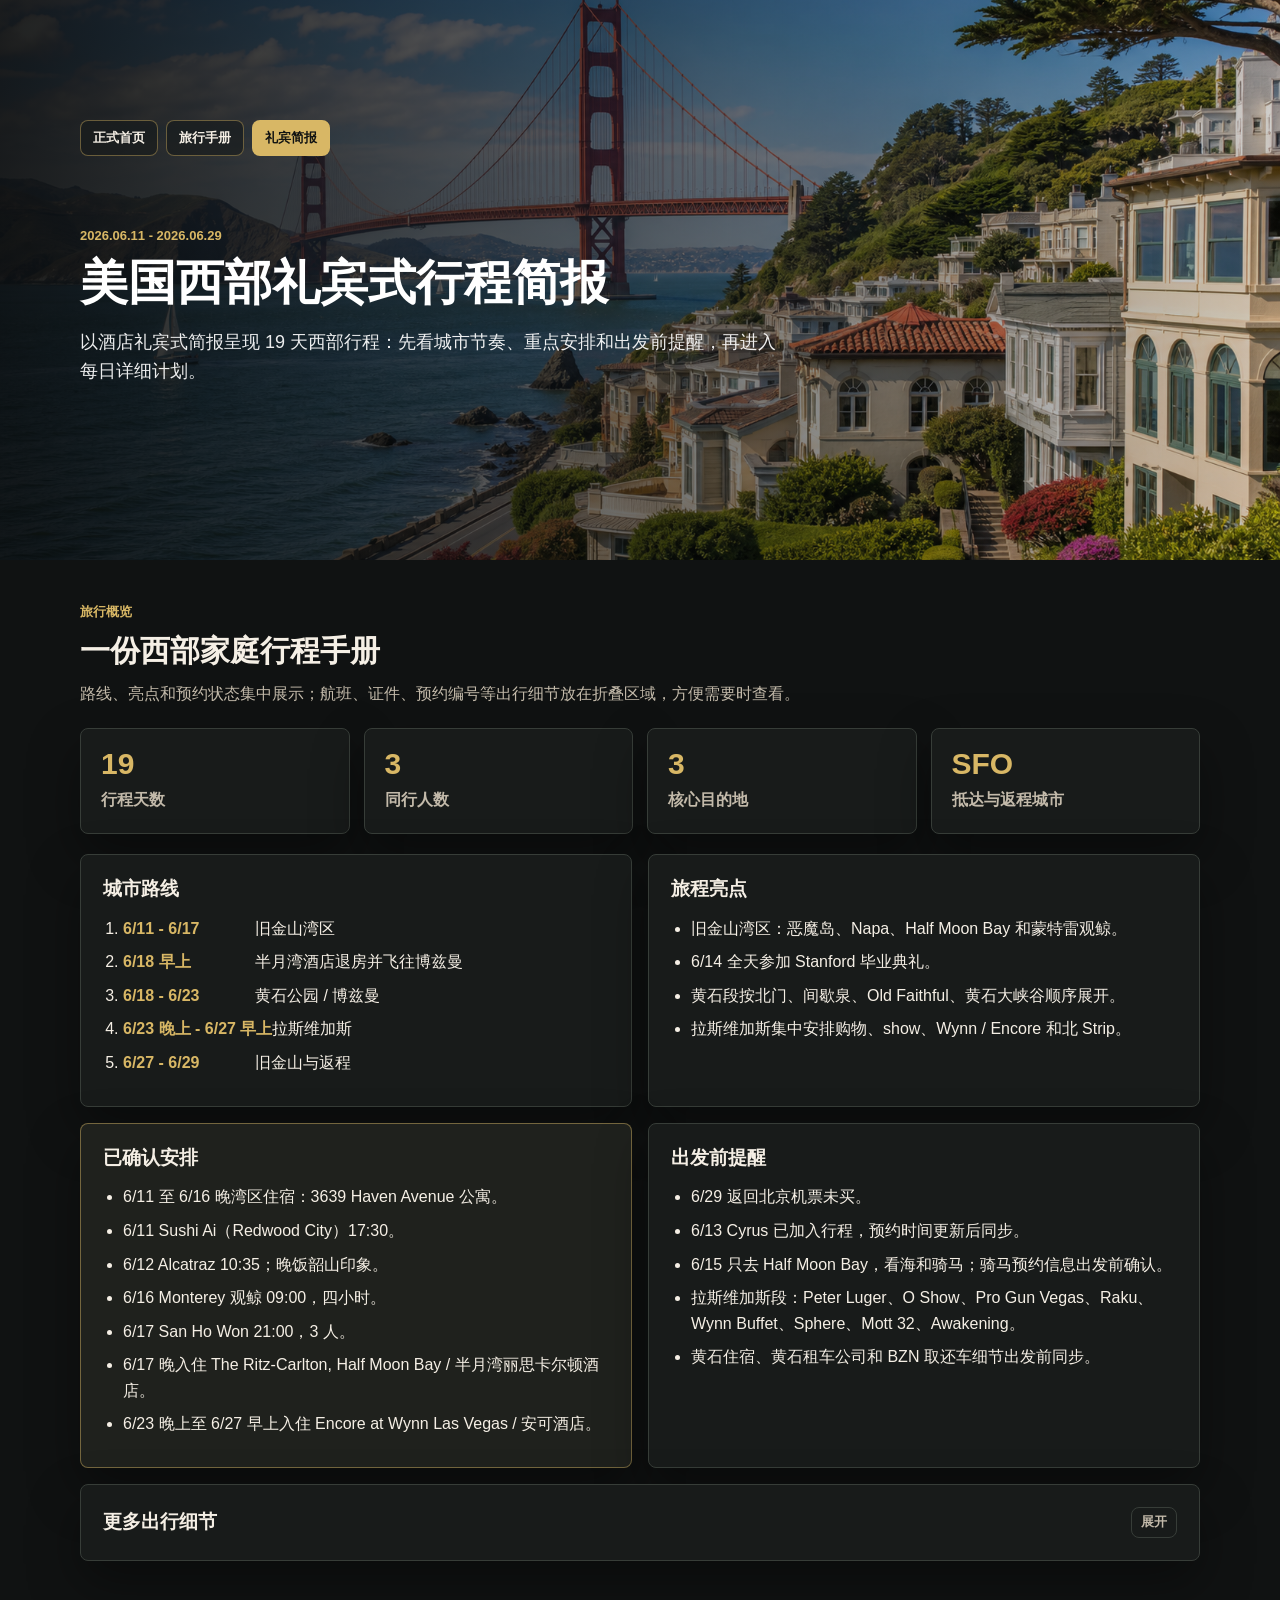
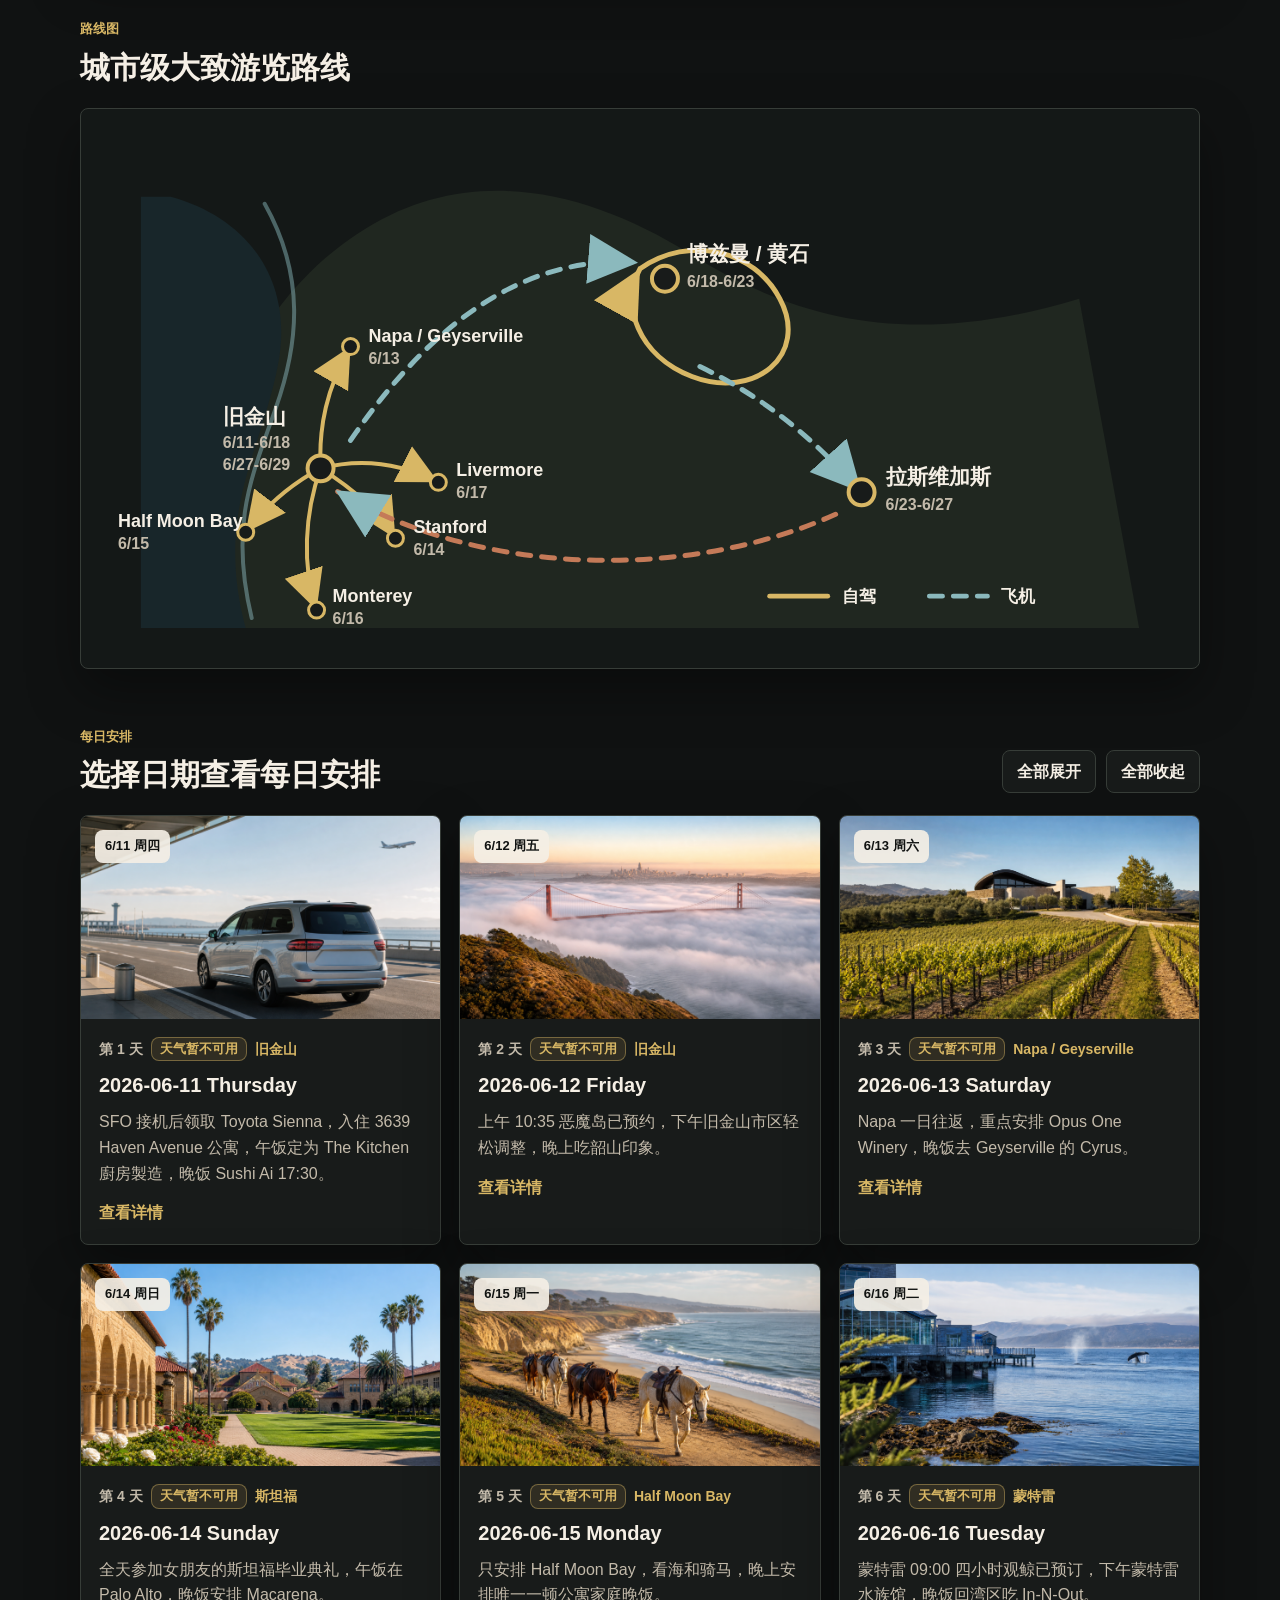
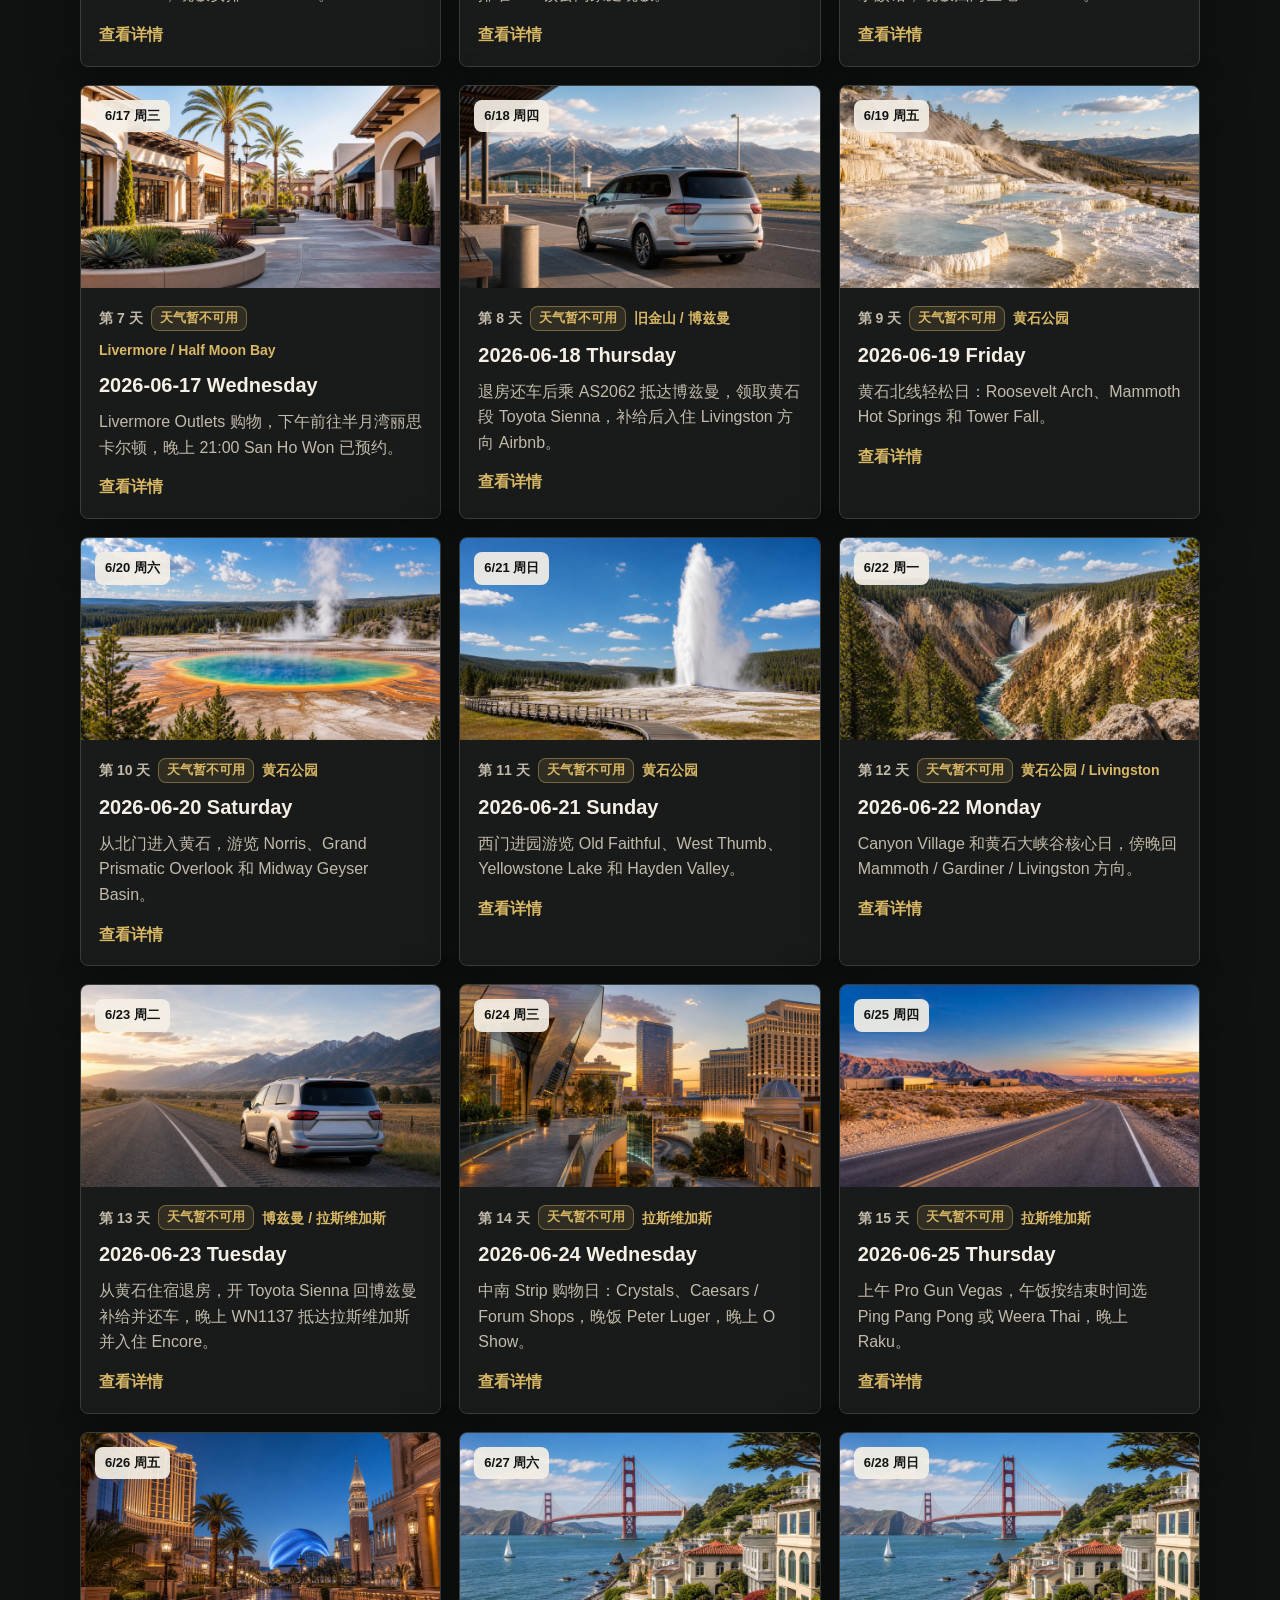
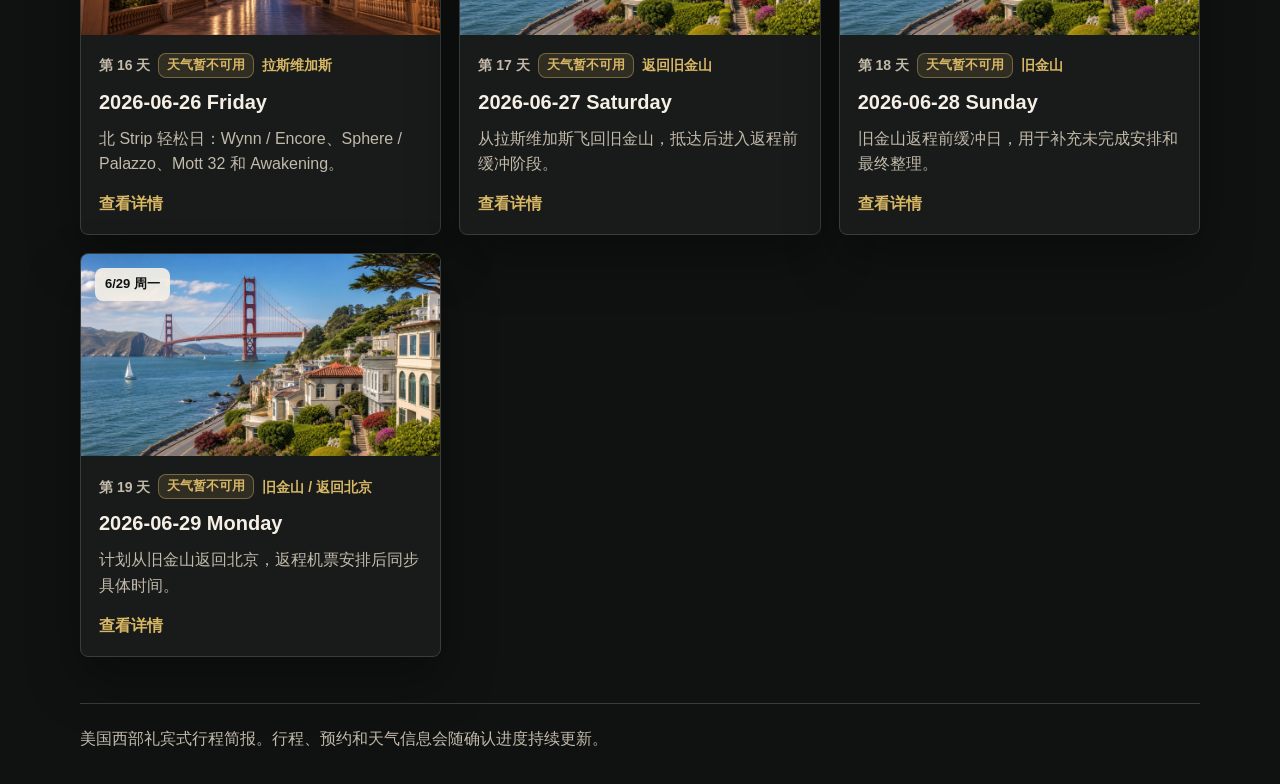
==== commit b533d60e: "Update Bay Area itinerary for three travelers" ====
--- a/preview-concierge.html
+++ b/preview-concierge.html
@@ -8,7 +8,7 @@
   </head>
   <body class="theme-concierge">
     <header class="hero">
-      <img src="assets/san-francisco.png" alt="旧金山金门大桥旅行封面" class="hero__image">
+      <img src="assets/san-francisco.png" alt="旧金山旅行封面" class="hero__image">
       <div class="hero__shade"></div>
       <div class="hero__content">
         <nav class="preview-switcher" aria-label="页面切换">
@@ -38,7 +38,7 @@
             <span class="stat__label">行程天数</span>
           </div>
           <div class="stat">
-            <span class="stat__value">5</span>
+            <span class="stat__value">3</span>
             <span class="stat__label">同行人数</span>
           </div>
           <div class="stat">
@@ -55,8 +55,8 @@
           <article class="panel">
             <h3>城市路线</h3>
             <ol class="route-list">
-              <li><span>6/11 - 6/17</span>旧金山</li>
-              <li><span>6/18 早上</span>Airbnb 退房并飞往博兹曼</li>
+              <li><span>6/11 - 6/17</span>旧金山湾区</li>
+              <li><span>6/18 早上</span>半月湾酒店退房并飞往博兹曼</li>
               <li><span>6/18 - 6/23</span>黄石公园 / 博兹曼</li>
               <li><span>6/23 晚上 - 6/27 早上</span>拉斯维加斯</li>
               <li><span>6/27 - 6/29</span>旧金山与返程</li>
@@ -66,7 +66,7 @@
           <article class="panel">
             <h3>旅程亮点</h3>
             <ul class="clean-list">
-              <li>旧金山湾区：恶魔岛、金门桥、Napa、Half Moon Bay 和蒙特雷观鲸。</li>
+              <li>旧金山湾区：恶魔岛、Napa、Half Moon Bay 和蒙特雷观鲸。</li>
               <li>6/14 全天参加 Stanford 毕业典礼。</li>
               <li>黄石段按北门、间歇泉、Old Faithful、黄石大峡谷顺序展开。</li>
               <li>拉斯维加斯集中安排购物、show、Wynn / Encore 和北 Strip。</li>
@@ -76,10 +76,12 @@
           <article class="panel panel--notice">
             <h3>已确认安排</h3>
             <ul class="clean-list">
-              <li>6/11 至 6/18 早上旧金山住宿：36 Henderson Place Airbnb。</li>
-              <li>6/12 Alcatraz 10:35；Sushi Ai 17:30。</li>
+              <li>6/11 至 6/16 晚湾区住宿：3639 Haven Avenue 公寓。</li>
+              <li>6/11 Sushi Ai（Redwood City）17:30。</li>
+              <li>6/12 Alcatraz 10:35；晚饭韶山印象。</li>
               <li>6/16 Monterey 观鲸 09:00，四小时。</li>
-              <li>6/17 San Ho Won 21:00，5 人。</li>
+              <li>6/17 San Ho Won 21:00，3 人。</li>
+              <li>6/17 晚入住 The Ritz-Carlton, Half Moon Bay / 半月湾丽思卡尔顿酒店。</li>
               <li>6/23 晚上至 6/27 早上入住 Encore at Wynn Las Vegas / 安可酒店。</li>
             </ul>
           </article>
@@ -91,7 +93,7 @@
               <li>6/13 Cyrus 已加入行程，预约时间更新后同步。</li>
               <li>6/15 只去 Half Moon Bay，看海和骑马；骑马预约信息出发前确认。</li>
               <li>拉斯维加斯段：Peter Luger、O Show、Pro Gun Vegas、Raku、Wynn Buffet、Sphere、Mott 32、Awakening。</li>
-              <li>爸妈去程航班、黄石住宿、黄石租车公司和 BZN 取还车细节出发前同步。</li>
+              <li>黄石住宿、黄石租车公司和 BZN 取还车细节出发前同步。</li>
             </ul>
           </article>
 
@@ -102,17 +104,17 @@
                 <h4>交通与航班</h4>
                 <ul class="clean-list">
                   <li>6/11 至 6/18 旧金山段租 Toyota Sienna，覆盖湾区行程。</li>
-                  <li>6/18 AS2062：13:56 旧金山飞博兹曼，17:11 到达，5 人同行。</li>
+                  <li>6/18 AS2062：13:56 旧金山飞博兹曼，17:11 到达，3 人同行。</li>
                   <li>黄石段同样租 Toyota Sienna 自驾，BZN 取还车时间和租车公司出发前同步。</li>
                   <li>6/23 WN1137：19:10 博兹曼飞拉斯维加斯，20:20 到达。</li>
                   <li>拉斯维加斯市内以打车为主；6/27 飞回旧金山航班出发前同步。</li>
                 </ul>
               </section>
               <section>
-                <h4>家庭与证件</h4>
-                <ul class="clean-list">
+                <h4>同行与抵达</h4>
+                <ul class="clean-list">
+                  <li>当前行程为 3 人同行。</li>
                   <li>我和女朋友已在旧金山。</li>
-                  <li>爸妈去程机票未定，签证时间为 2026 年 6 月 3 日。</li>
                   <li>女朋友妈妈 MU589：6/11 12:30 从上海浦东出发，6/11 9:05 抵达旧金山。</li>
                 </ul>
               </section>
@@ -120,14 +122,14 @@
                 <h4>预约编号</h4>
                 <ul class="clean-list">
                   <li>6/16 Monterey 观鲸：Booking reference BR-1405224561。</li>
-                  <li>6/17 San Ho Won：Reservation #EP73R444PKC，Party of 5。</li>
+                  <li>6/17 San Ho Won：Reservation #EP73R444PKC，3 人。</li>
                 </ul>
               </section>
               <section>
                 <h4>补充说明</h4>
                 <ul class="clean-list">
                   <li>每日卡片天气为联网预报，使用摄氏度；远期日期会在接近出发时自动更新。</li>
-                  <li>湾区段午饭和晚饭已固定到具体餐厅；家庭晚饭仅 6/15 一顿，在 Airbnb 自己做饭。</li>
+                  <li>湾区段午饭和晚饭已固定到具体餐厅；家庭晚饭仅 6/15 一顿，在公寓自己做饭。</li>
                   <li>黄石段已按 Notion 行程整理；住宿、租车细节和部分餐厅预约会在出发前继续同步。</li>
                 </ul>
               </section>
--- a/styles.css
+++ b/styles.css
@@ -224,7 +224,8 @@
 .stat,
 .panel,
 .route-map__panel,
-.day-card {
+.day-card,
+.flight-card {
   border: 1px solid var(--line);
   border-radius: 8px;
   background: var(--surface);
@@ -281,6 +282,97 @@
   min-width: 132px;
   color: var(--green);
   font-weight: 800;
+}
+
+.transport-status {
+  margin-top: 58px;
+}
+
+.flight-grid {
+  display: grid;
+  grid-template-columns: repeat(5, minmax(0, 1fr));
+  gap: 14px;
+}
+
+.flight-card {
+  display: flex;
+  min-height: 190px;
+  flex-direction: column;
+  gap: 10px;
+  padding: 18px;
+}
+
+.flight-card__top {
+  display: flex;
+  gap: 8px;
+  align-items: flex-start;
+  justify-content: space-between;
+}
+
+.flight-card__airline {
+  color: var(--muted);
+  font-size: 13px;
+  font-weight: 750;
+  line-height: 1.35;
+}
+
+.flight-card__status {
+  flex: 0 0 auto;
+  border: 1px solid rgba(47, 122, 98, 0.22);
+  border-radius: 8px;
+  background: var(--surface-soft);
+  color: var(--green);
+  font-size: 12px;
+  font-weight: 850;
+  line-height: 1.2;
+  padding: 5px 8px;
+  white-space: nowrap;
+}
+
+.flight-card__status--ok {
+  border-color: rgba(47, 122, 98, 0.28);
+  background: #edf7f0;
+  color: #2f755f;
+}
+
+.flight-card__status--warning {
+  border-color: rgba(185, 95, 59, 0.26);
+  background: #fff5e9;
+  color: var(--clay);
+}
+
+.flight-card__status--alert {
+  border-color: rgba(155, 45, 45, 0.28);
+  background: #fff0ed;
+  color: #9b2d2d;
+}
+
+.flight-card__number {
+  color: var(--ink);
+  font-size: 26px;
+  font-weight: 900;
+  line-height: 1.08;
+}
+
+.flight-card__route {
+  color: var(--ink);
+  font-weight: 800;
+  line-height: 1.35;
+}
+
+.flight-card__time {
+  color: var(--muted);
+  font-size: 14px;
+  font-weight: 650;
+}
+
+.flight-card__source {
+  margin-top: auto;
+  border-top: 1px solid var(--line);
+  color: var(--muted);
+  font-size: 13px;
+  font-weight: 700;
+  padding-top: 10px;
 }
 
 .route-map {
@@ -596,14 +688,64 @@
 }
 
 .day-card__details {
+  --detail-texture-a: rgba(145, 183, 193, 0.2);
+  --detail-texture-b: rgba(176, 199, 188, 0.18);
+  --detail-texture-c: rgba(239, 246, 244, 0.82);
+  --detail-thread: rgba(71, 98, 91, 0.07);
+  position: relative;
+  isolation: isolate;
+  overflow: hidden;
   border-top: 1px solid var(--line);
   background: #fbfcfb;
   padding: 18px;
 }
 
+.day-card__details::before {
+  content: "";
+  position: absolute;
+  inset: 0;
+  z-index: 0;
+  pointer-events: none;
+  background:
+    radial-gradient(circle at 12% 4%, var(--detail-texture-a), transparent 34%),
+    radial-gradient(circle at 86% 18%, var(--detail-texture-b), transparent 32%),
+    linear-gradient(135deg, transparent 0 48%, var(--detail-texture-c) 48% 50%, transparent 50% 100%),
+    repeating-linear-gradient(128deg, transparent 0 16px, var(--detail-thread) 16px 17px, transparent 17px 36px);
+}
+
+.day-card[data-journey="bay"] .day-card__details {
+  --detail-texture-a: rgba(139, 180, 192, 0.22);
+  --detail-texture-b: rgba(180, 204, 194, 0.2);
+  --detail-texture-c: rgba(233, 241, 239, 0.84);
+  --detail-thread: rgba(88, 127, 137, 0.07);
+}
+
+.day-card[data-journey="yellowstone"] .day-card__details {
+  --detail-texture-a: rgba(156, 181, 145, 0.21);
+  --detail-texture-b: rgba(205, 193, 168, 0.22);
+  --detail-texture-c: rgba(242, 239, 229, 0.86);
+  --detail-thread: rgba(102, 122, 82, 0.07);
+}
+
+.day-card[data-journey="vegas"] .day-card__details {
+  --detail-texture-a: rgba(224, 185, 117, 0.2);
+  --detail-texture-b: rgba(205, 151, 154, 0.17);
+  --detail-texture-c: rgba(247, 238, 229, 0.84);
+  --detail-thread: rgba(139, 103, 78, 0.07);
+}
+
+.day-card[data-journey="return"] .day-card__details {
+  --detail-texture-a: rgba(178, 193, 190, 0.2);
+  --detail-texture-b: rgba(204, 220, 211, 0.18);
+  --detail-texture-c: rgba(241, 246, 243, 0.86);
+  --detail-thread: rgba(103, 123, 116, 0.06);
+}
+
 .detail-grid {
   display: grid;
   gap: 14px;
+  position: relative;
+  z-index: 1;
 }
 
 .detail-item {
@@ -755,7 +897,8 @@
 .theme-manual .panel,
 .theme-manual .stat,
 .theme-manual .route-map__panel,
-.theme-manual .day-card {
+.theme-manual .day-card,
+.theme-manual .flight-card {
   box-shadow: var(--shadow);
 }
 
@@ -763,6 +906,7 @@
 .theme-manual .panel,
 .theme-manual .route-map__panel,
 .theme-manual .day-card,
+.theme-manual .flight-card,
 .theme-manual .journey-tab {
   border-color: rgba(71, 98, 91, 0.18);
 }
@@ -827,7 +971,8 @@
 .theme-concierge .stat,
 .theme-concierge .panel,
 .theme-concierge .route-map__panel,
-.theme-concierge .day-card {
+.theme-concierge .day-card,
+.theme-concierge .flight-card {
   border-color: var(--line);
   background: var(--surface);
 }
@@ -839,7 +984,8 @@
 
 .theme-concierge .route-list span,
 .theme-concierge .day-card__city,
-.theme-concierge .day-card__weather {
+.theme-concierge .day-card__weather,
+.theme-concierge .flight-card__status {
   color: var(--gold);
 }
 
@@ -860,6 +1006,10 @@
 
 .theme-concierge .day-card__details {
   background: #151817;
+  --detail-texture-a: rgba(216, 183, 101, 0.08);
+  --detail-texture-b: rgba(120, 139, 129, 0.08);
+  --detail-texture-c: rgba(255, 255, 255, 0.03);
+  --detail-thread: rgba(216, 183, 101, 0.05);
 }
 
 .theme-concierge .day-card__weather {
@@ -867,6 +1017,15 @@
   background: rgba(216, 183, 101, 0.12);
 }
 
+.theme-concierge .flight-card__status {
+  border-color: rgba(216, 183, 101, 0.42);
+  background: rgba(216, 183, 101, 0.12);
+}
+
+.theme-concierge .flight-card__source {
+  border-top-color: var(--line);
+}
+
 .theme-concierge .detail-item {
   border-left-color: var(--gold);
 }
@@ -959,6 +1118,7 @@
 
   .stats-grid,
   .overview-grid,
+  .flight-grid,
   .day-grid {
     grid-template-columns: repeat(2, minmax(0, 1fr));
   }
@@ -1042,6 +1202,7 @@
 
   .stats-grid,
   .overview-grid,
+  .flight-grid,
   .day-grid {
     grid-template-columns: 1fr;
   }
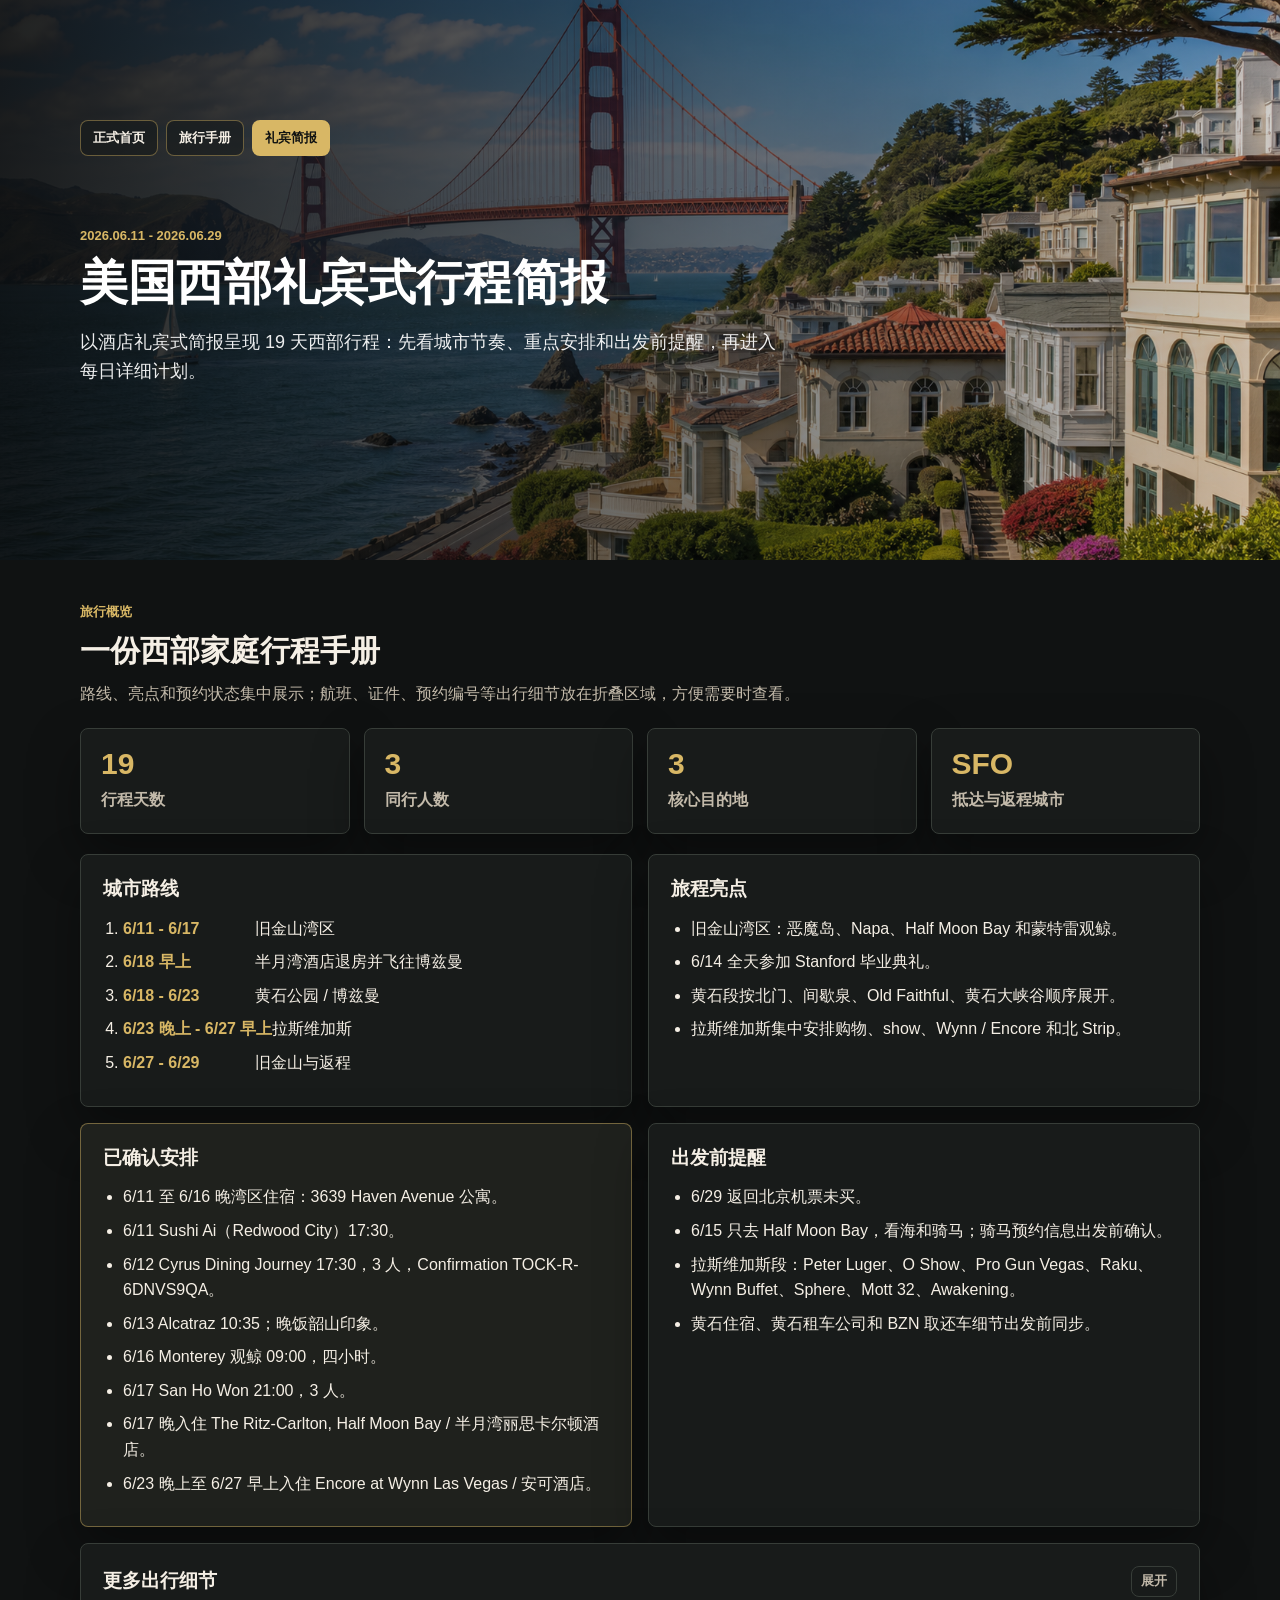
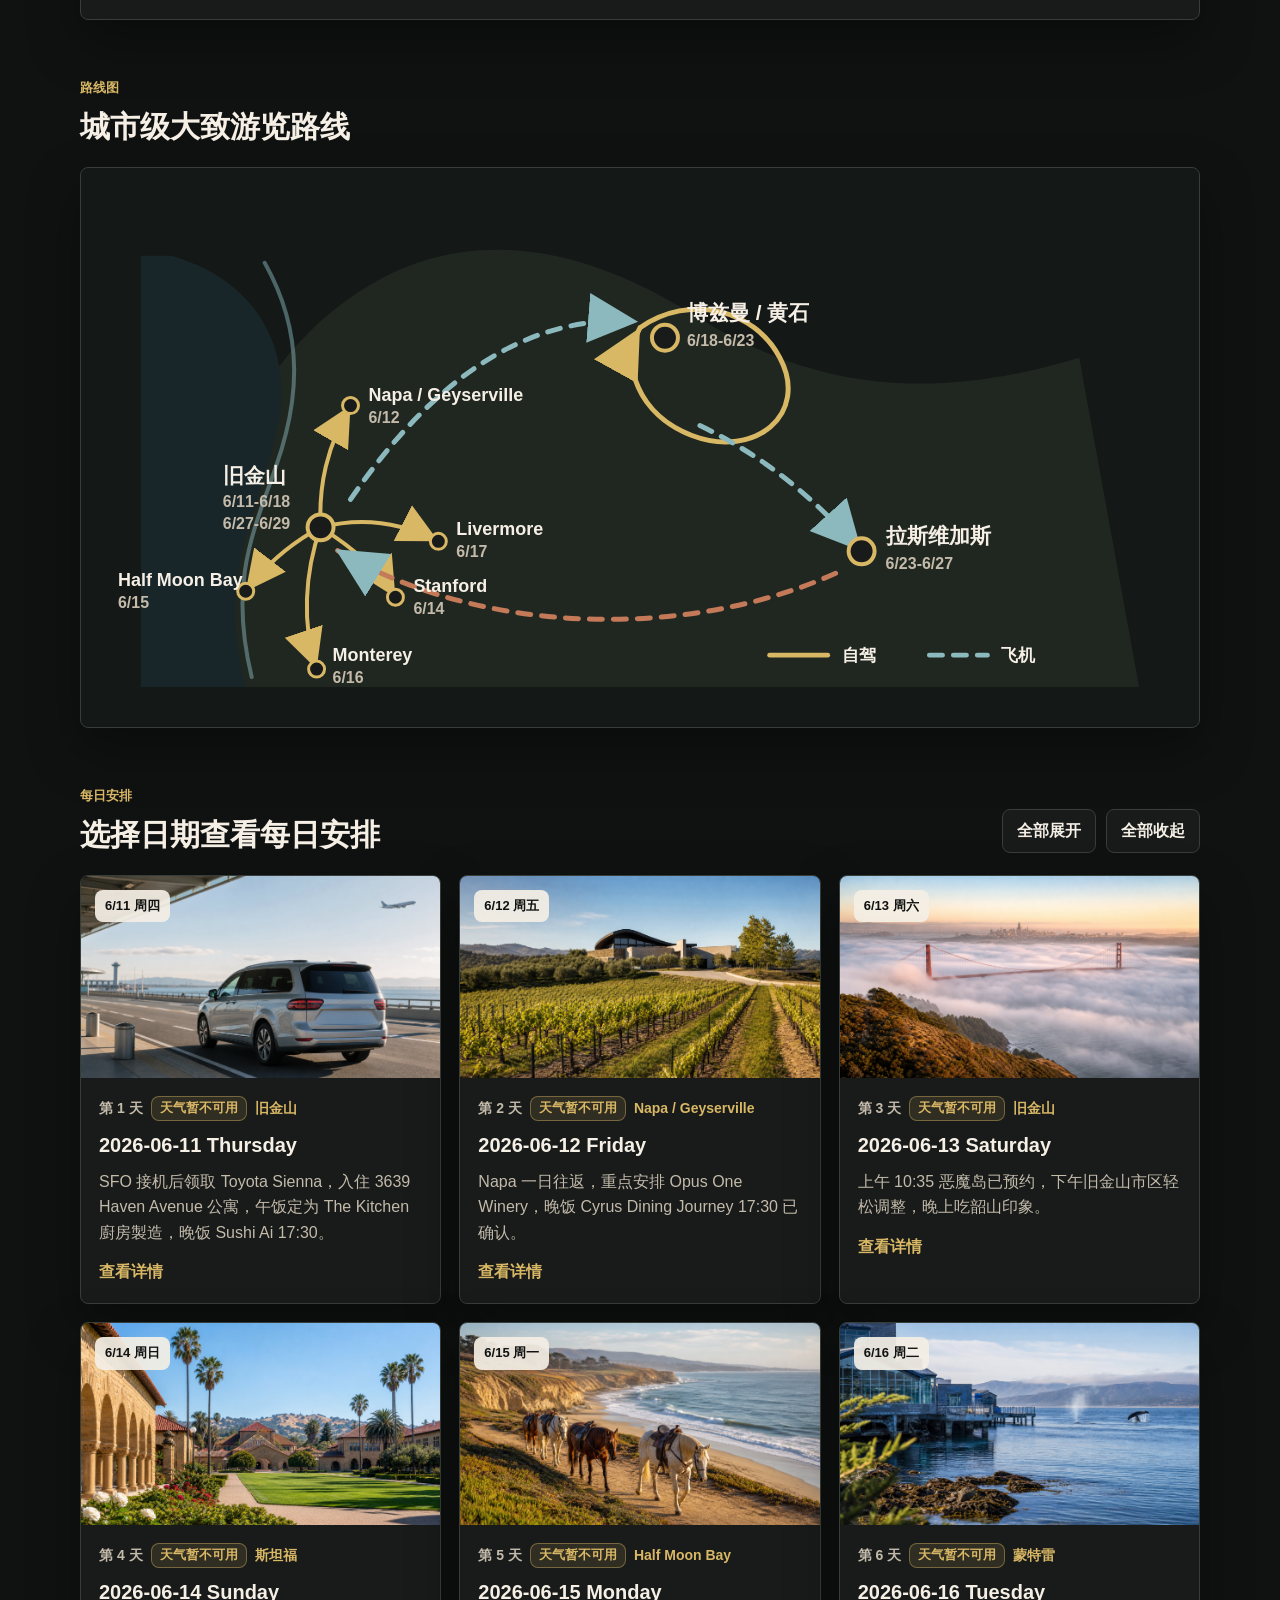
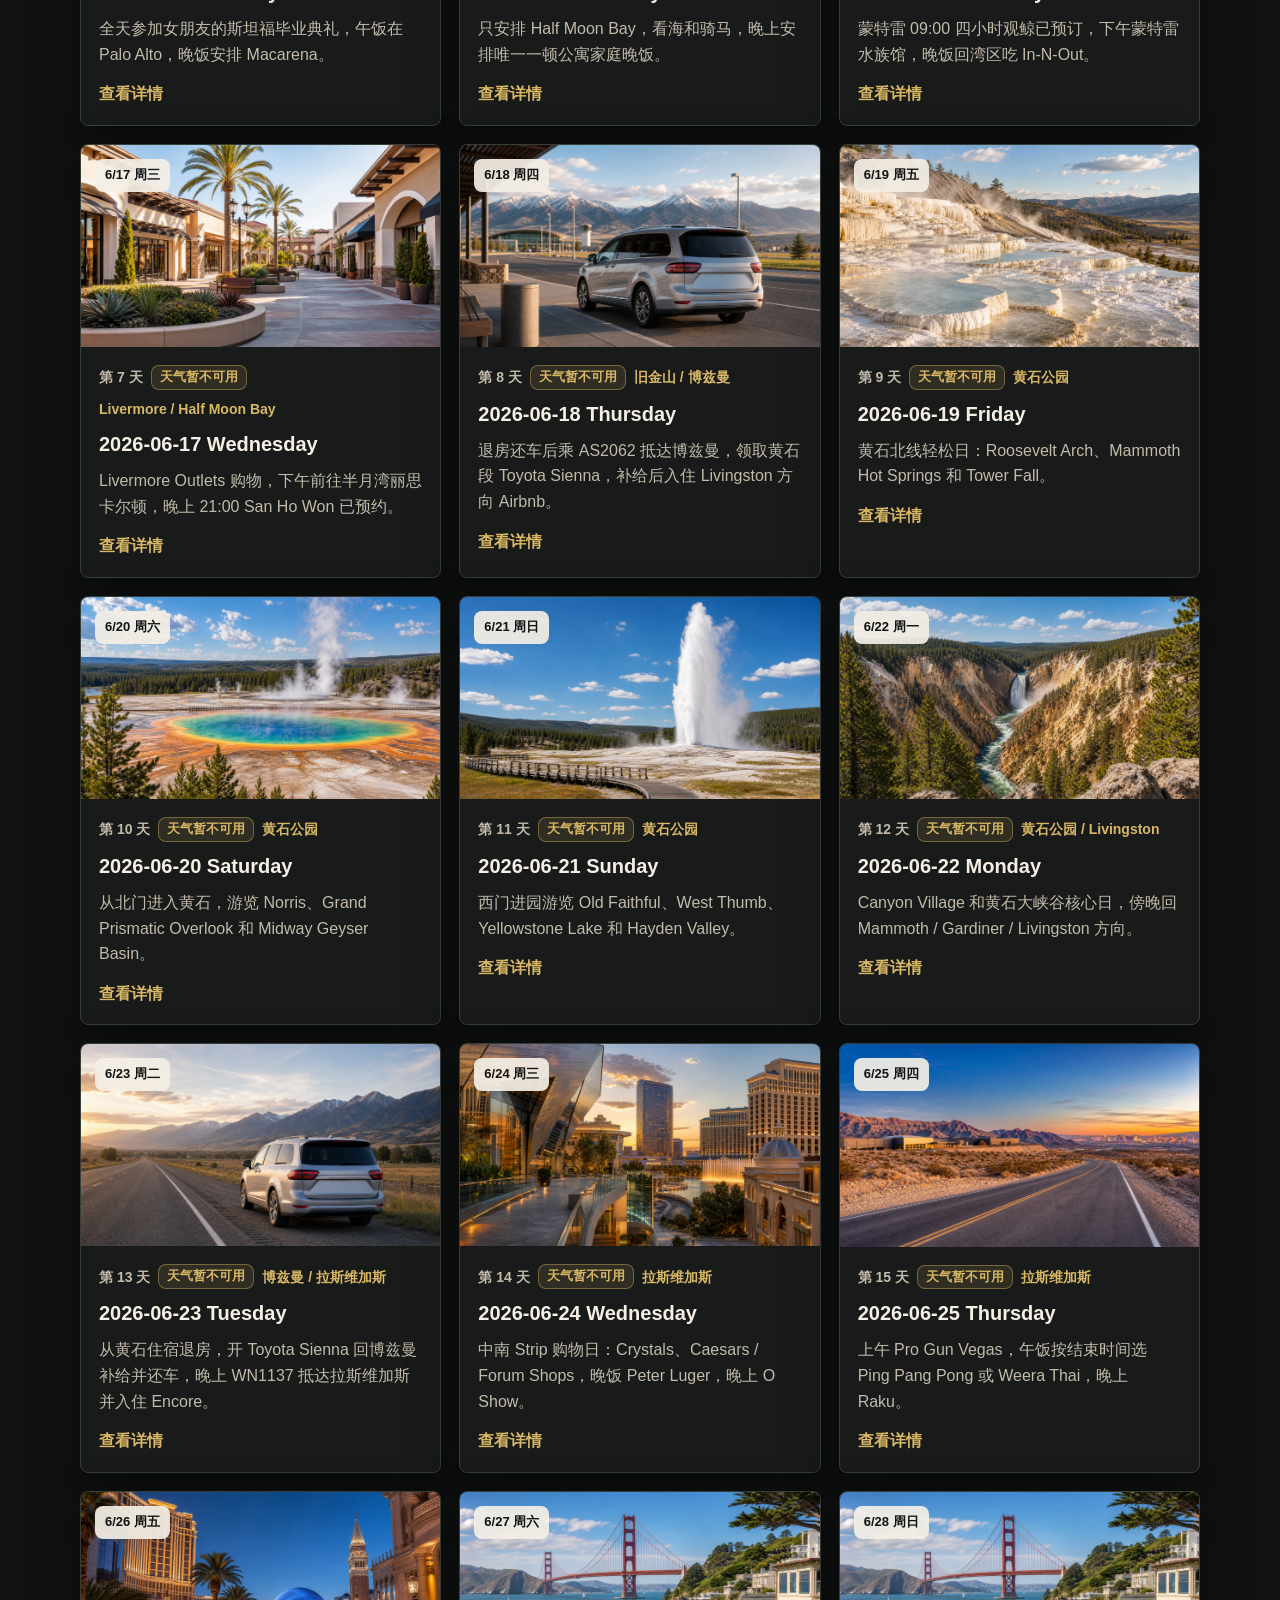
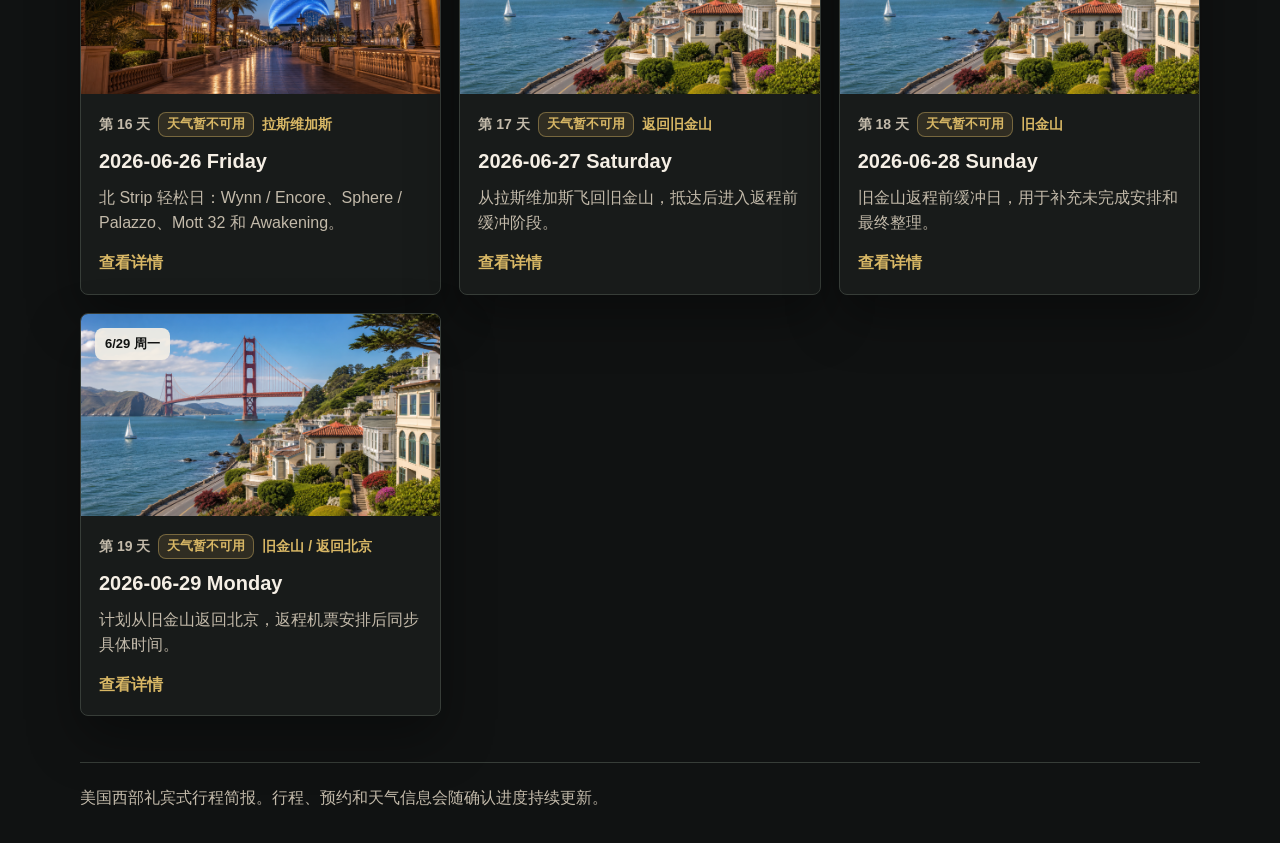
==== commit 68ac0b34: "Swap June 12 and June 13 Bay Area plans" ====
--- a/preview-concierge.html
+++ b/preview-concierge.html
@@ -4,7 +4,7 @@
     <meta charset="utf-8">
     <meta name="viewport" content="width=device-width, initial-scale=1">
     <title>美国西部礼宾式行程简报</title>
-    <link rel="stylesheet" href="styles.css">
+    <link rel="stylesheet" href="styles.css?v=20260603-swap-1213">
   </head>
   <body class="theme-concierge">
     <header class="hero">
@@ -78,7 +78,8 @@
             <ul class="clean-list">
               <li>6/11 至 6/16 晚湾区住宿：3639 Haven Avenue 公寓。</li>
               <li>6/11 Sushi Ai（Redwood City）17:30。</li>
-              <li>6/12 Alcatraz 10:35；晚饭韶山印象。</li>
+              <li>6/12 Cyrus Dining Journey 17:30，3 人，Confirmation TOCK-R-6DNVS9QA。</li>
+              <li>6/13 Alcatraz 10:35；晚饭韶山印象。</li>
               <li>6/16 Monterey 观鲸 09:00，四小时。</li>
               <li>6/17 San Ho Won 21:00，3 人。</li>
               <li>6/17 晚入住 The Ritz-Carlton, Half Moon Bay / 半月湾丽思卡尔顿酒店。</li>
@@ -90,7 +91,6 @@
             <h3>出发前提醒</h3>
             <ul class="clean-list">
               <li>6/29 返回北京机票未买。</li>
-              <li>6/13 Cyrus 已加入行程，预约时间更新后同步。</li>
               <li>6/15 只去 Half Moon Bay，看海和骑马；骑马预约信息出发前确认。</li>
               <li>拉斯维加斯段：Peter Luger、O Show、Pro Gun Vegas、Raku、Wynn Buffet、Sphere、Mott 32、Awakening。</li>
               <li>黄石住宿、黄石租车公司和 BZN 取还车细节出发前同步。</li>
@@ -194,7 +194,7 @@
             <g class="route-map__node route-map__node--small" transform="translate(270 238)">
               <circle r="8"></circle>
               <text x="18" y="-5">Napa / Geyserville</text>
-              <text x="18" y="17" class="route-map__date">6/13</text>
+              <text x="18" y="17" class="route-map__date">6/12</text>
             </g>
 
             <g class="route-map__node route-map__node--small" transform="translate(315 430)">
@@ -251,6 +251,6 @@
       <p>美国西部礼宾式行程简报。行程、预约和天气信息会随确认进度持续更新。</p>
     </footer>
 
-    <script src="app.js"></script>
+    <script src="app.js?v=20260603-swap-1213"></script>
   </body>
 </html>
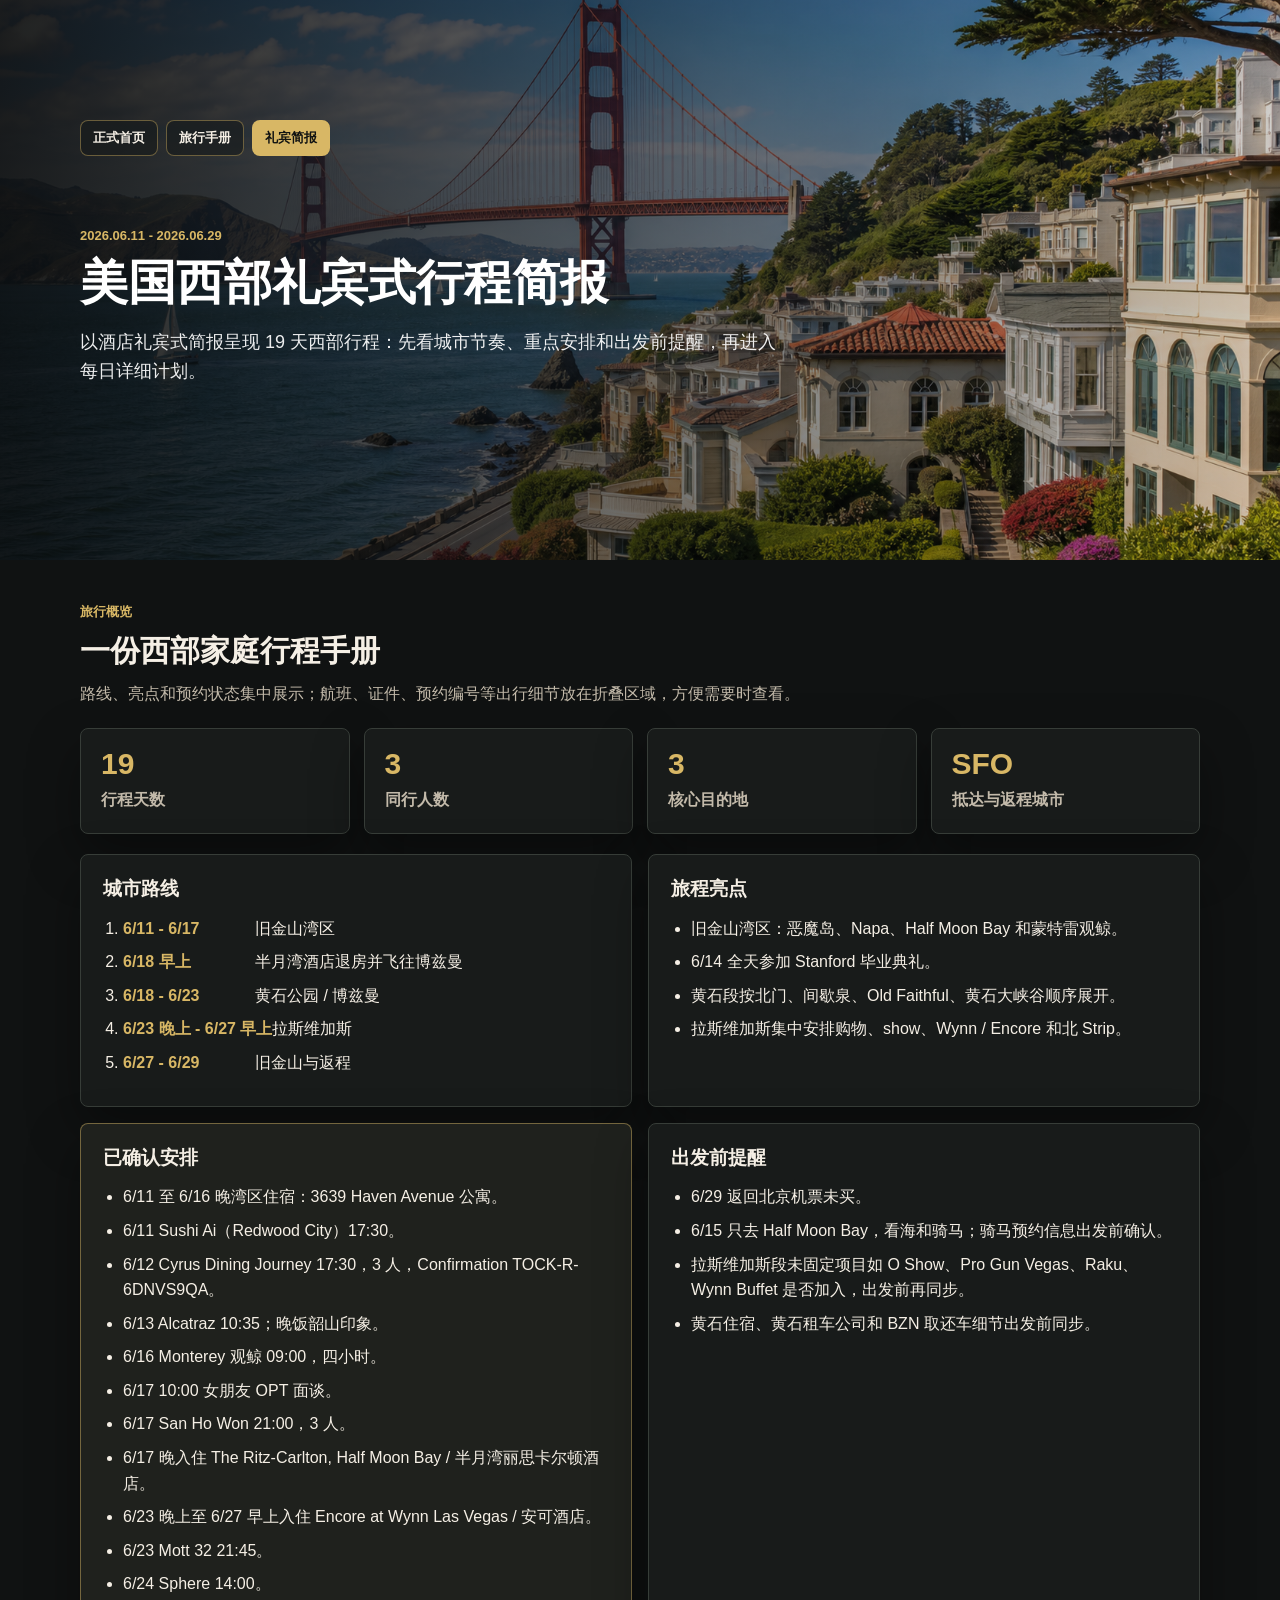
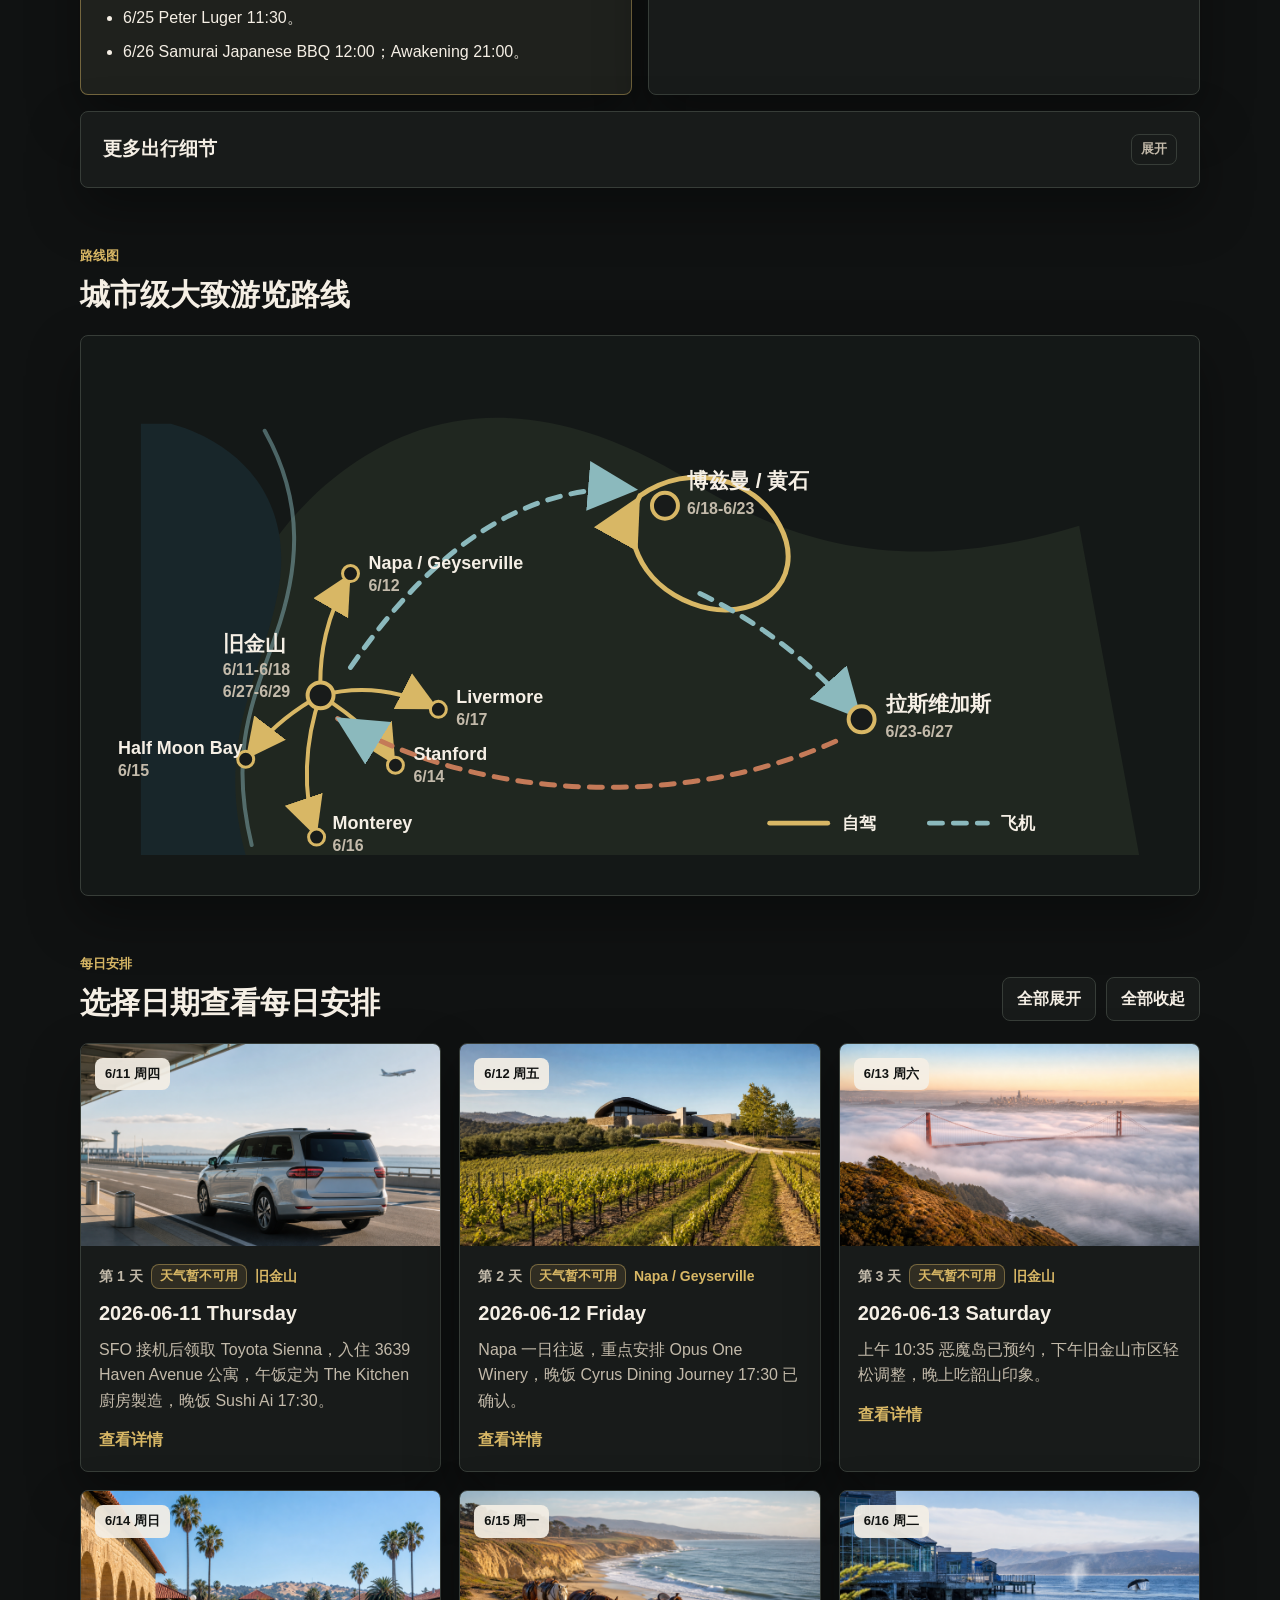
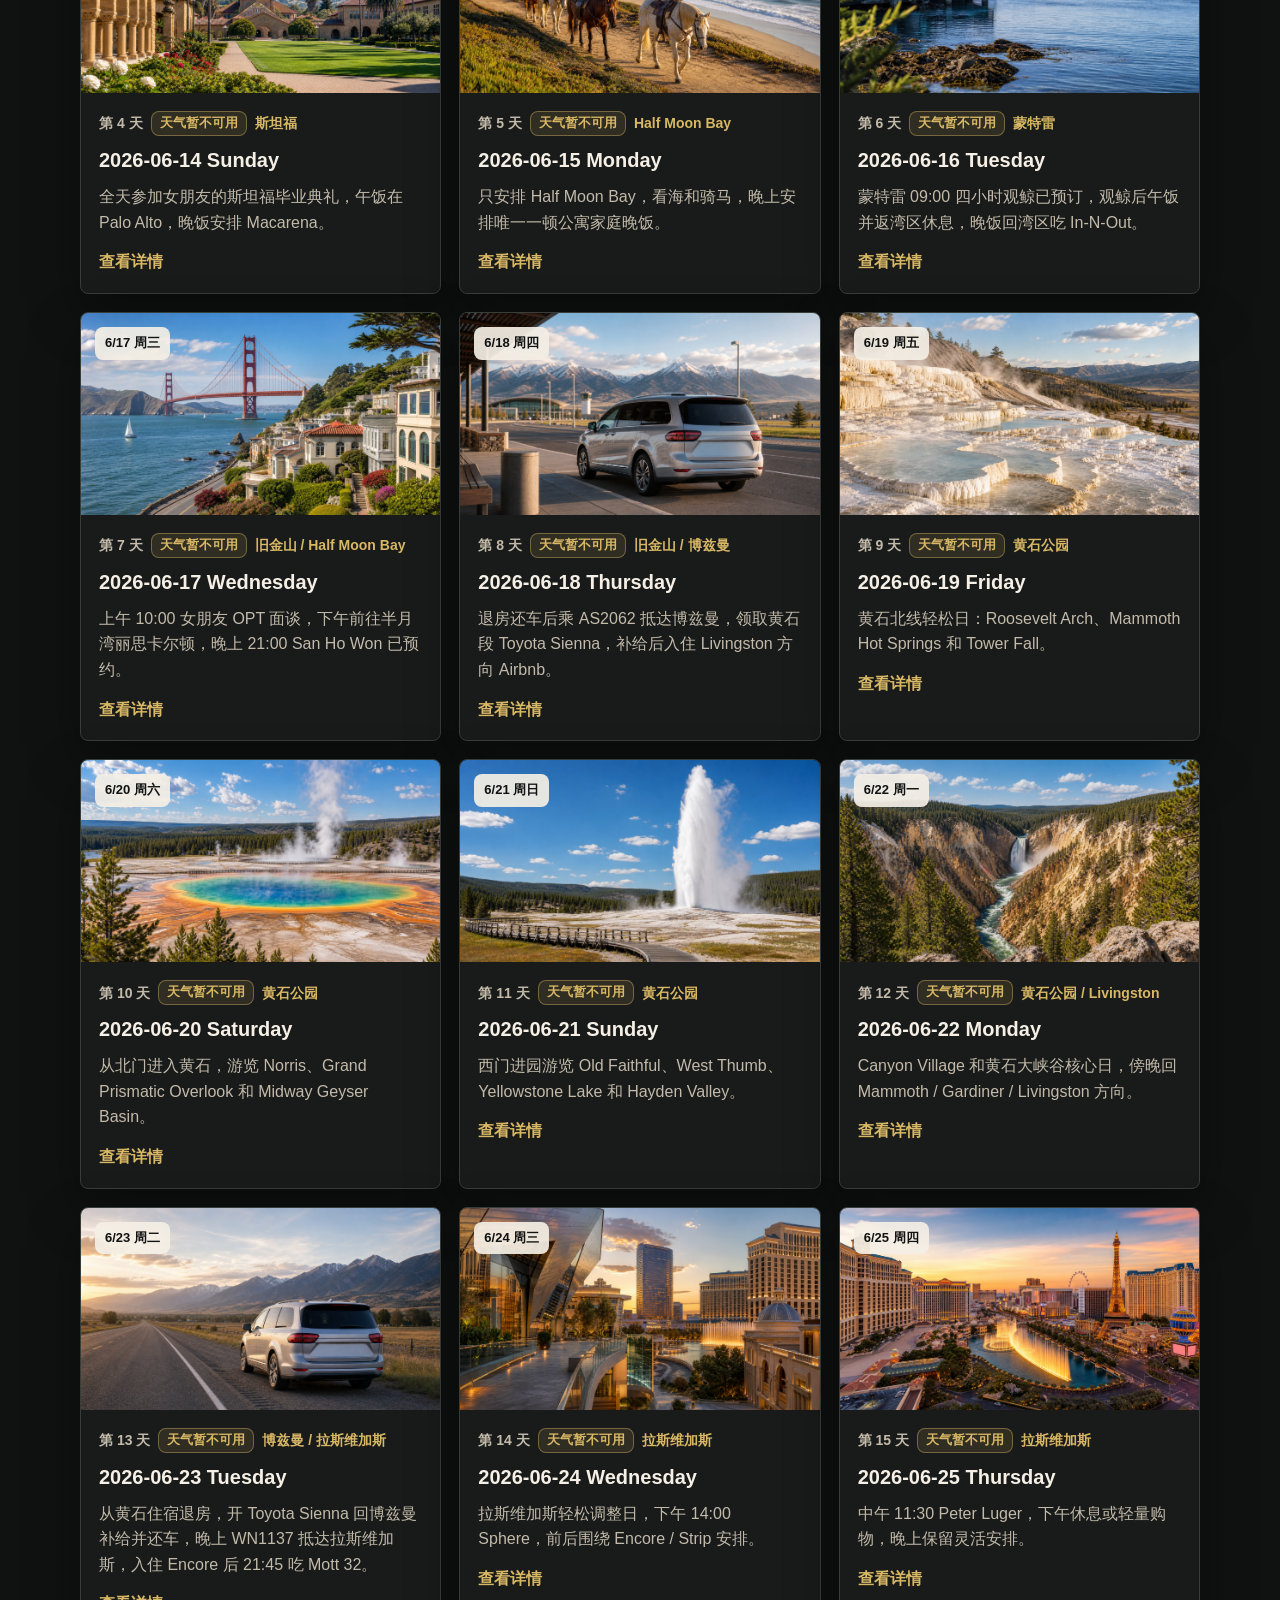
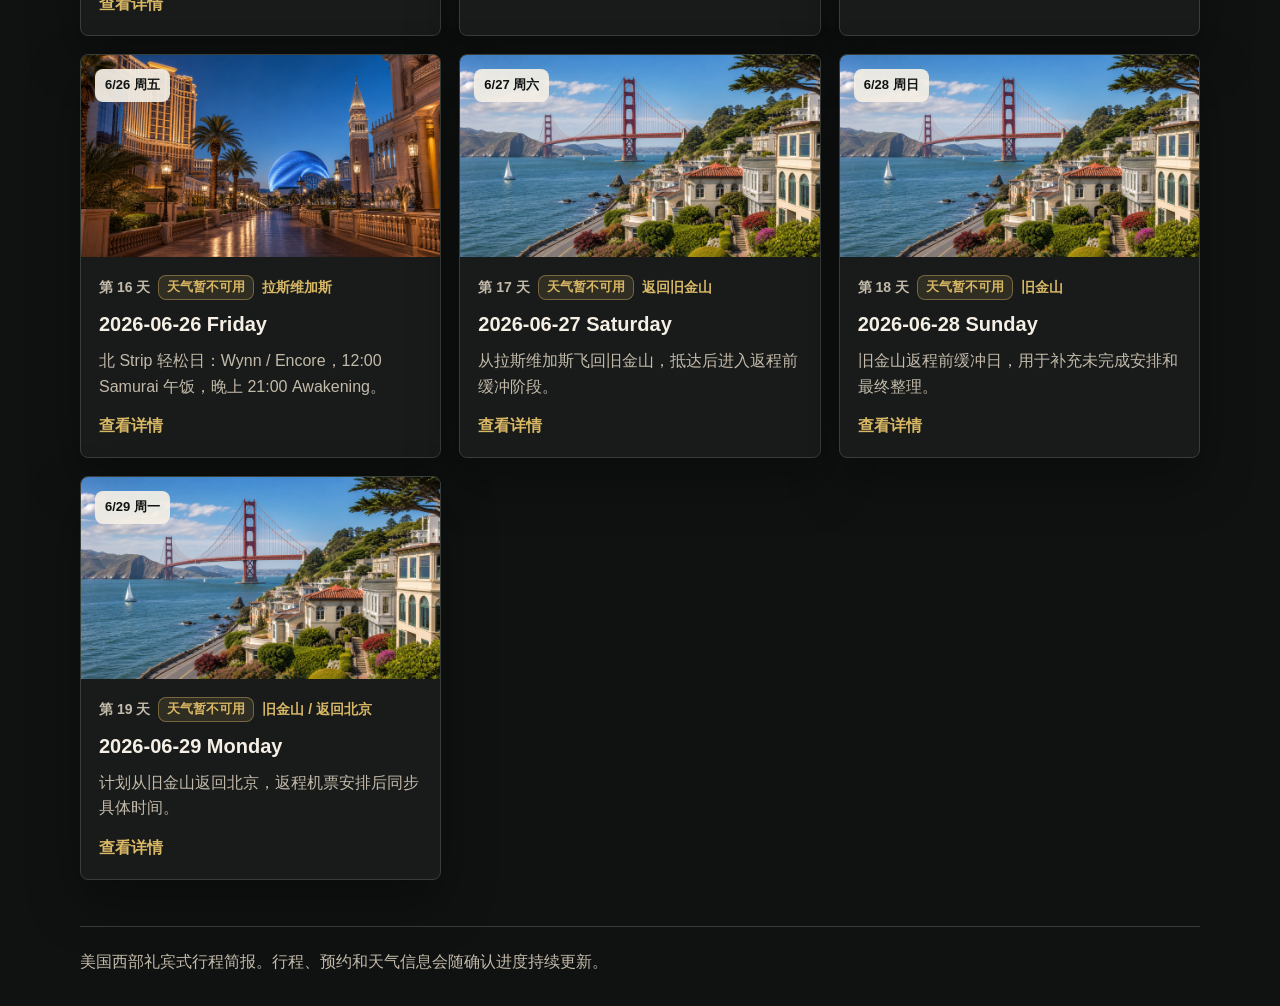
==== commit 790ab74c: "Update Monterey OPT and Vegas confirmed plans" ====
--- a/preview-concierge.html
+++ b/preview-concierge.html
@@ -4,7 +4,7 @@
     <meta charset="utf-8">
     <meta name="viewport" content="width=device-width, initial-scale=1">
     <title>美国西部礼宾式行程简报</title>
-    <link rel="stylesheet" href="styles.css?v=20260603-swap-1213">
+    <link rel="stylesheet" href="styles.css?v=20260605-vegas-confirmed">
   </head>
   <body class="theme-concierge">
     <header class="hero">
@@ -81,9 +81,14 @@
               <li>6/12 Cyrus Dining Journey 17:30，3 人，Confirmation TOCK-R-6DNVS9QA。</li>
               <li>6/13 Alcatraz 10:35；晚饭韶山印象。</li>
               <li>6/16 Monterey 观鲸 09:00，四小时。</li>
+              <li>6/17 10:00 女朋友 OPT 面谈。</li>
               <li>6/17 San Ho Won 21:00，3 人。</li>
               <li>6/17 晚入住 The Ritz-Carlton, Half Moon Bay / 半月湾丽思卡尔顿酒店。</li>
               <li>6/23 晚上至 6/27 早上入住 Encore at Wynn Las Vegas / 安可酒店。</li>
+              <li>6/23 Mott 32 21:45。</li>
+              <li>6/24 Sphere 14:00。</li>
+              <li>6/25 Peter Luger 11:30。</li>
+              <li>6/26 Samurai Japanese BBQ 12:00；Awakening 21:00。</li>
             </ul>
           </article>
 
@@ -92,7 +97,7 @@
             <ul class="clean-list">
               <li>6/29 返回北京机票未买。</li>
               <li>6/15 只去 Half Moon Bay，看海和骑马；骑马预约信息出发前确认。</li>
-              <li>拉斯维加斯段：Peter Luger、O Show、Pro Gun Vegas、Raku、Wynn Buffet、Sphere、Mott 32、Awakening。</li>
+              <li>拉斯维加斯段未固定项目如 O Show、Pro Gun Vegas、Raku、Wynn Buffet 是否加入，出发前再同步。</li>
               <li>黄石住宿、黄石租车公司和 BZN 取还车细节出发前同步。</li>
             </ul>
           </article>
@@ -251,6 +256,6 @@
       <p>美国西部礼宾式行程简报。行程、预约和天气信息会随确认进度持续更新。</p>
     </footer>
 
-    <script src="app.js?v=20260603-swap-1213"></script>
+    <script src="app.js?v=20260605-vegas-confirmed"></script>
   </body>
 </html>
--- a/styles.css
+++ b/styles.css
@@ -748,6 +748,112 @@
   z-index: 1;
 }
 
+.detail-timeline {
+  position: relative;
+  z-index: 1;
+  display: grid;
+  gap: 14px;
+  margin: 0;
+  padding: 0 0 0 22px;
+  list-style: none;
+}
+
+.detail-timeline::before {
+  content: "";
+  position: absolute;
+  left: 7px;
+  top: 7px;
+  bottom: 7px;
+  width: 2px;
+  border-radius: 999px;
+  background: linear-gradient(180deg, rgba(62, 126, 107, 0.7), rgba(62, 126, 107, 0.16));
+}
+
+.timeline-item {
+  position: relative;
+}
+
+.timeline-item::before {
+  content: "";
+  position: absolute;
+  left: -22px;
+  top: 9px;
+  width: 12px;
+  height: 12px;
+  border: 2px solid rgba(62, 126, 107, 0.8);
+  border-radius: 999px;
+  background: #ffffff;
+  box-shadow: 0 0 0 4px rgba(62, 126, 107, 0.12);
+}
+
+.timeline-item__content {
+  border: 1px solid rgba(71, 98, 91, 0.14);
+  border-radius: 8px;
+  background: rgba(255, 255, 255, 0.7);
+  padding: 12px 13px;
+}
+
+.timeline-item__content h4 {
+  margin: 0 0 5px;
+  color: var(--ink);
+  font-size: 14px;
+  font-weight: 850;
+}
+
+.timeline-item__content p {
+  margin: 0;
+  color: var(--muted);
+}
+
+.timeline-actions {
+  display: flex;
+  flex-wrap: wrap;
+  gap: 8px;
+  margin-top: 10px;
+}
+
+.detail-action {
+  appearance: none;
+  border: 1px solid rgba(62, 126, 107, 0.24);
+  border-radius: 8px;
+  background: rgba(255, 255, 255, 0.82);
+  color: var(--green);
+  cursor: pointer;
+  display: inline-flex;
+  align-items: center;
+  justify-content: center;
+  min-height: 34px;
+  padding: 7px 11px;
+  font: inherit;
+  font-size: 13px;
+  font-weight: 850;
+  line-height: 1.2;
+  text-decoration: none;
+  transition: background 160ms ease, border-color 160ms ease, color 160ms ease;
+}
+
+.detail-action:hover,
+.detail-action:focus-visible {
+  border-color: rgba(62, 126, 107, 0.48);
+  background: #ffffff;
+  color: var(--ink);
+}
+
+.detail-action--reservation {
+  border-color: rgba(181, 86, 54, 0.28);
+  color: var(--clay);
+}
+
+.reservation-note {
+  margin-top: 10px !important;
+  border-left: 3px solid var(--clay);
+  border-radius: 6px;
+  background: rgba(255, 248, 232, 0.84);
+  color: var(--ink) !important;
+  padding: 9px 10px;
+  font-size: 14px;
+}
+
 .detail-item {
   border-left: 4px solid var(--green);
   padding-left: 12px;
@@ -1030,6 +1136,44 @@
   border-left-color: var(--gold);
 }
 
+.theme-concierge .detail-timeline::before {
+  background: linear-gradient(180deg, rgba(216, 183, 101, 0.66), rgba(216, 183, 101, 0.14));
+}
+
+.theme-concierge .timeline-item::before {
+  border-color: rgba(216, 183, 101, 0.78);
+  background: #181b1a;
+  box-shadow: 0 0 0 4px rgba(216, 183, 101, 0.1);
+}
+
+.theme-concierge .timeline-item__content {
+  border-color: rgba(216, 183, 101, 0.18);
+  background: rgba(24, 27, 26, 0.72);
+}
+
+.theme-concierge .timeline-item__content h4 {
+  color: var(--ink);
+}
+
+.theme-concierge .detail-action {
+  border-color: rgba(216, 183, 101, 0.28);
+  background: rgba(216, 183, 101, 0.1);
+  color: var(--gold);
+}
+
+.theme-concierge .detail-action:hover,
+.theme-concierge .detail-action:focus-visible {
+  border-color: rgba(216, 183, 101, 0.54);
+  background: rgba(216, 183, 101, 0.18);
+  color: var(--ink);
+}
+
+.theme-concierge .reservation-note {
+  border-left-color: var(--gold);
+  background: rgba(216, 183, 101, 0.12);
+  color: var(--ink) !important;
+}
+
 .theme-concierge .route-map__panel {
   background: #141817;
 }
@@ -1217,6 +1361,23 @@
   .day-card__details {
     padding: 16px;
   }
+
+  .detail-timeline {
+    gap: 12px;
+    padding-left: 20px;
+  }
+
+  .timeline-item::before {
+    left: -20px;
+  }
+
+  .timeline-item__content {
+    padding: 11px 12px;
+  }
+
+  .detail-action {
+    min-height: 36px;
+  }
 }
 
 @media (prefers-reduced-motion: reduce) {
